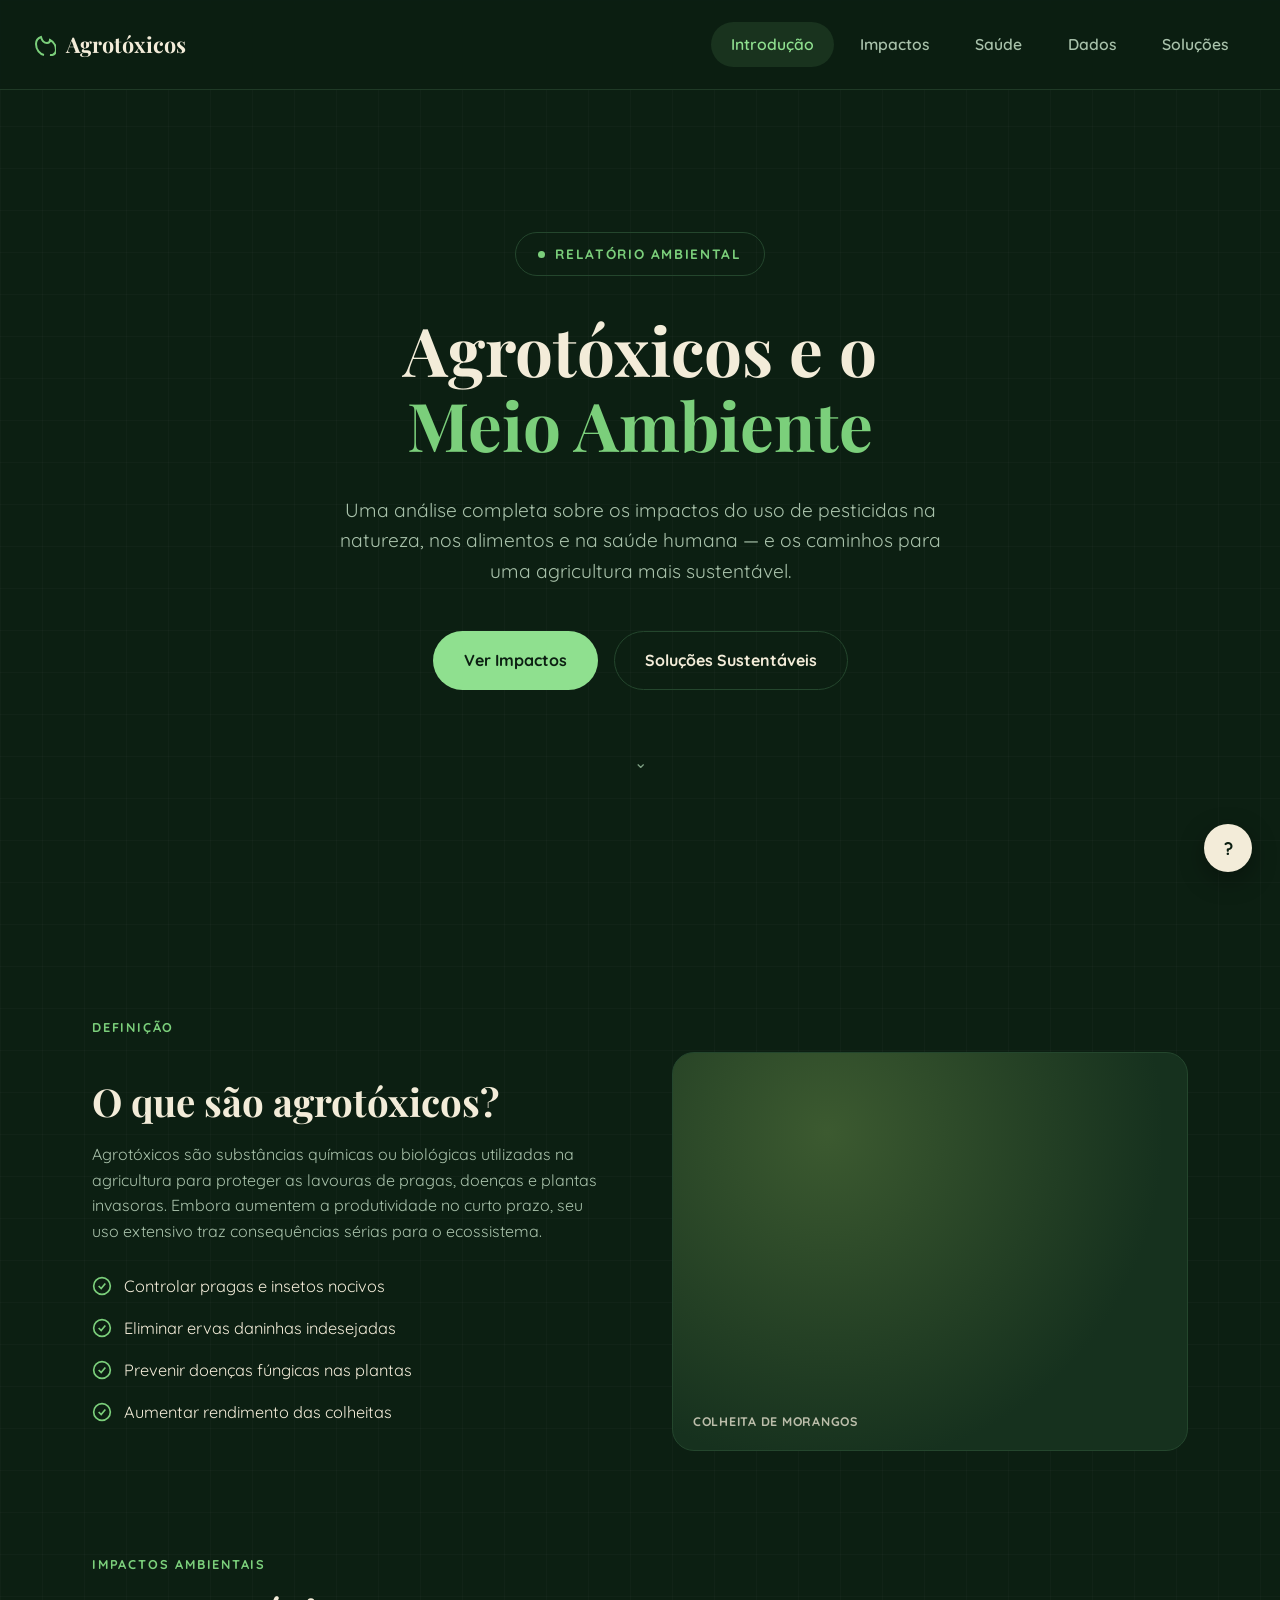
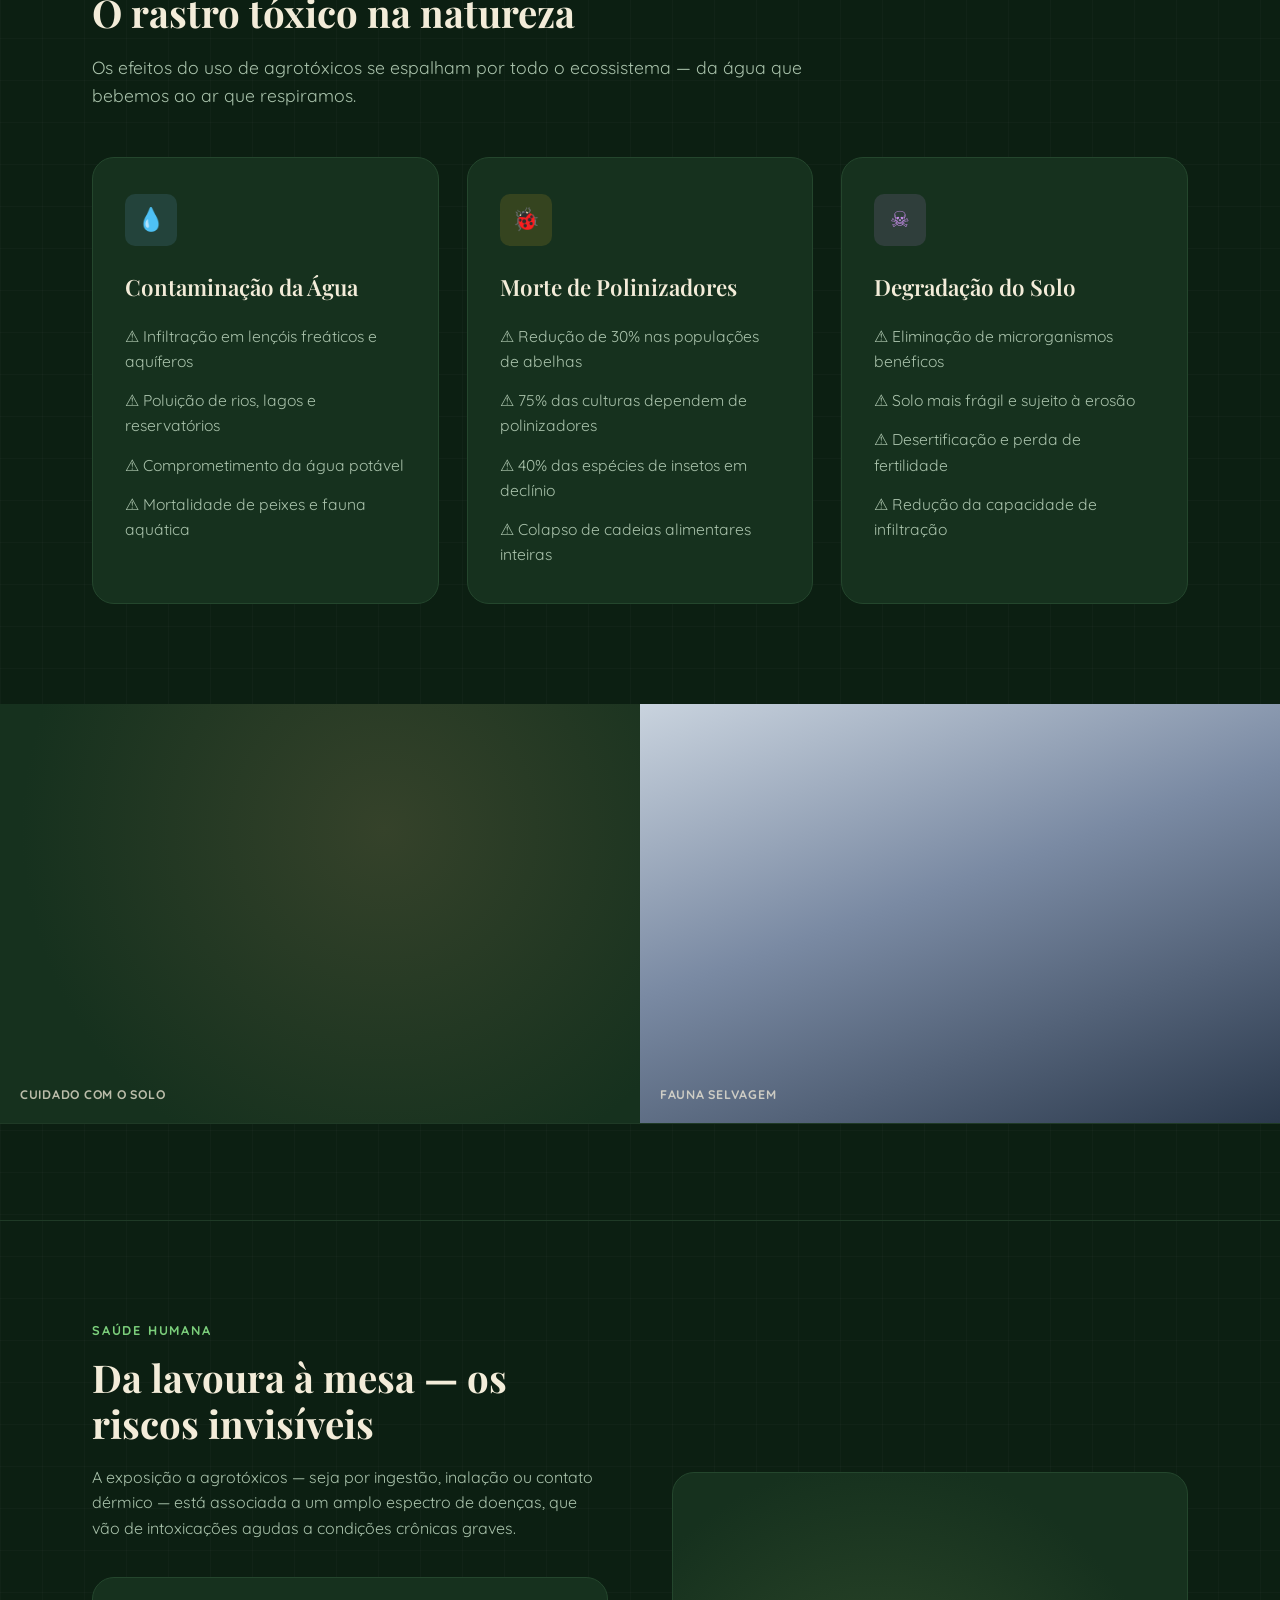
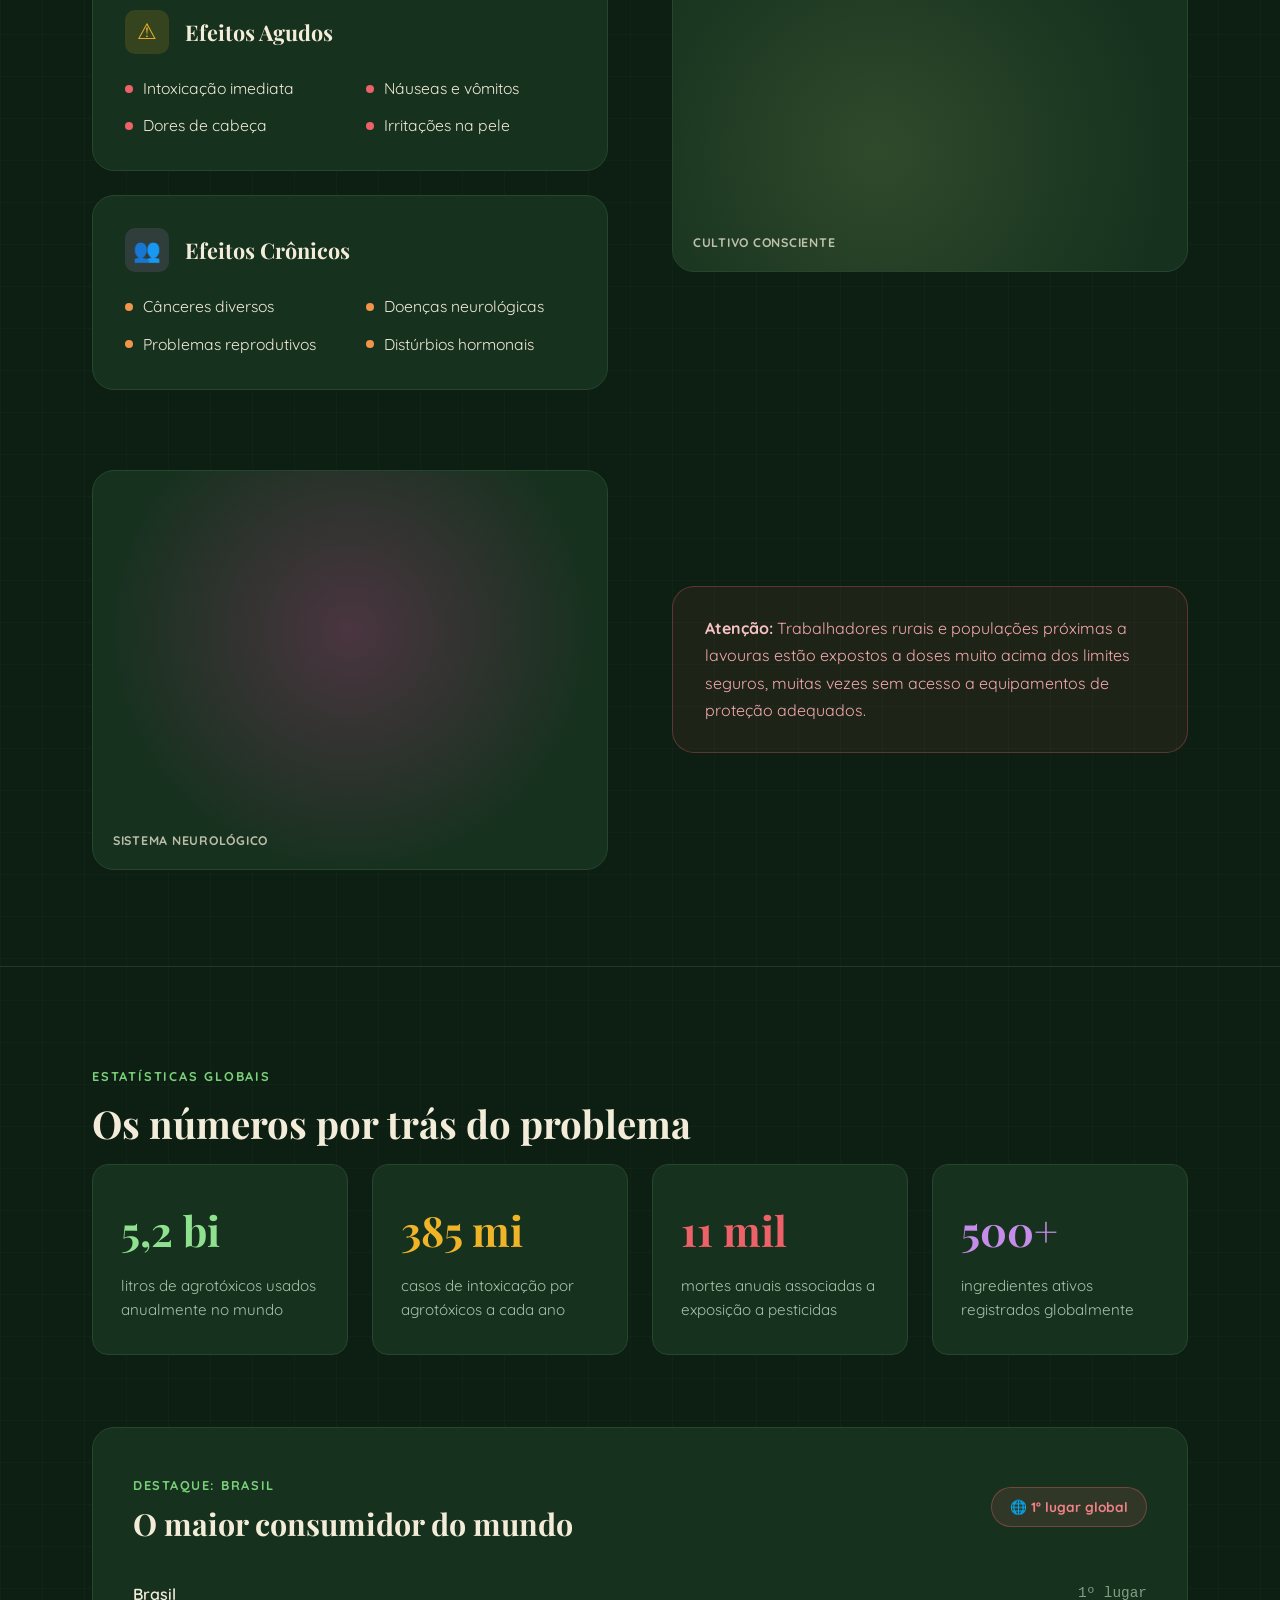
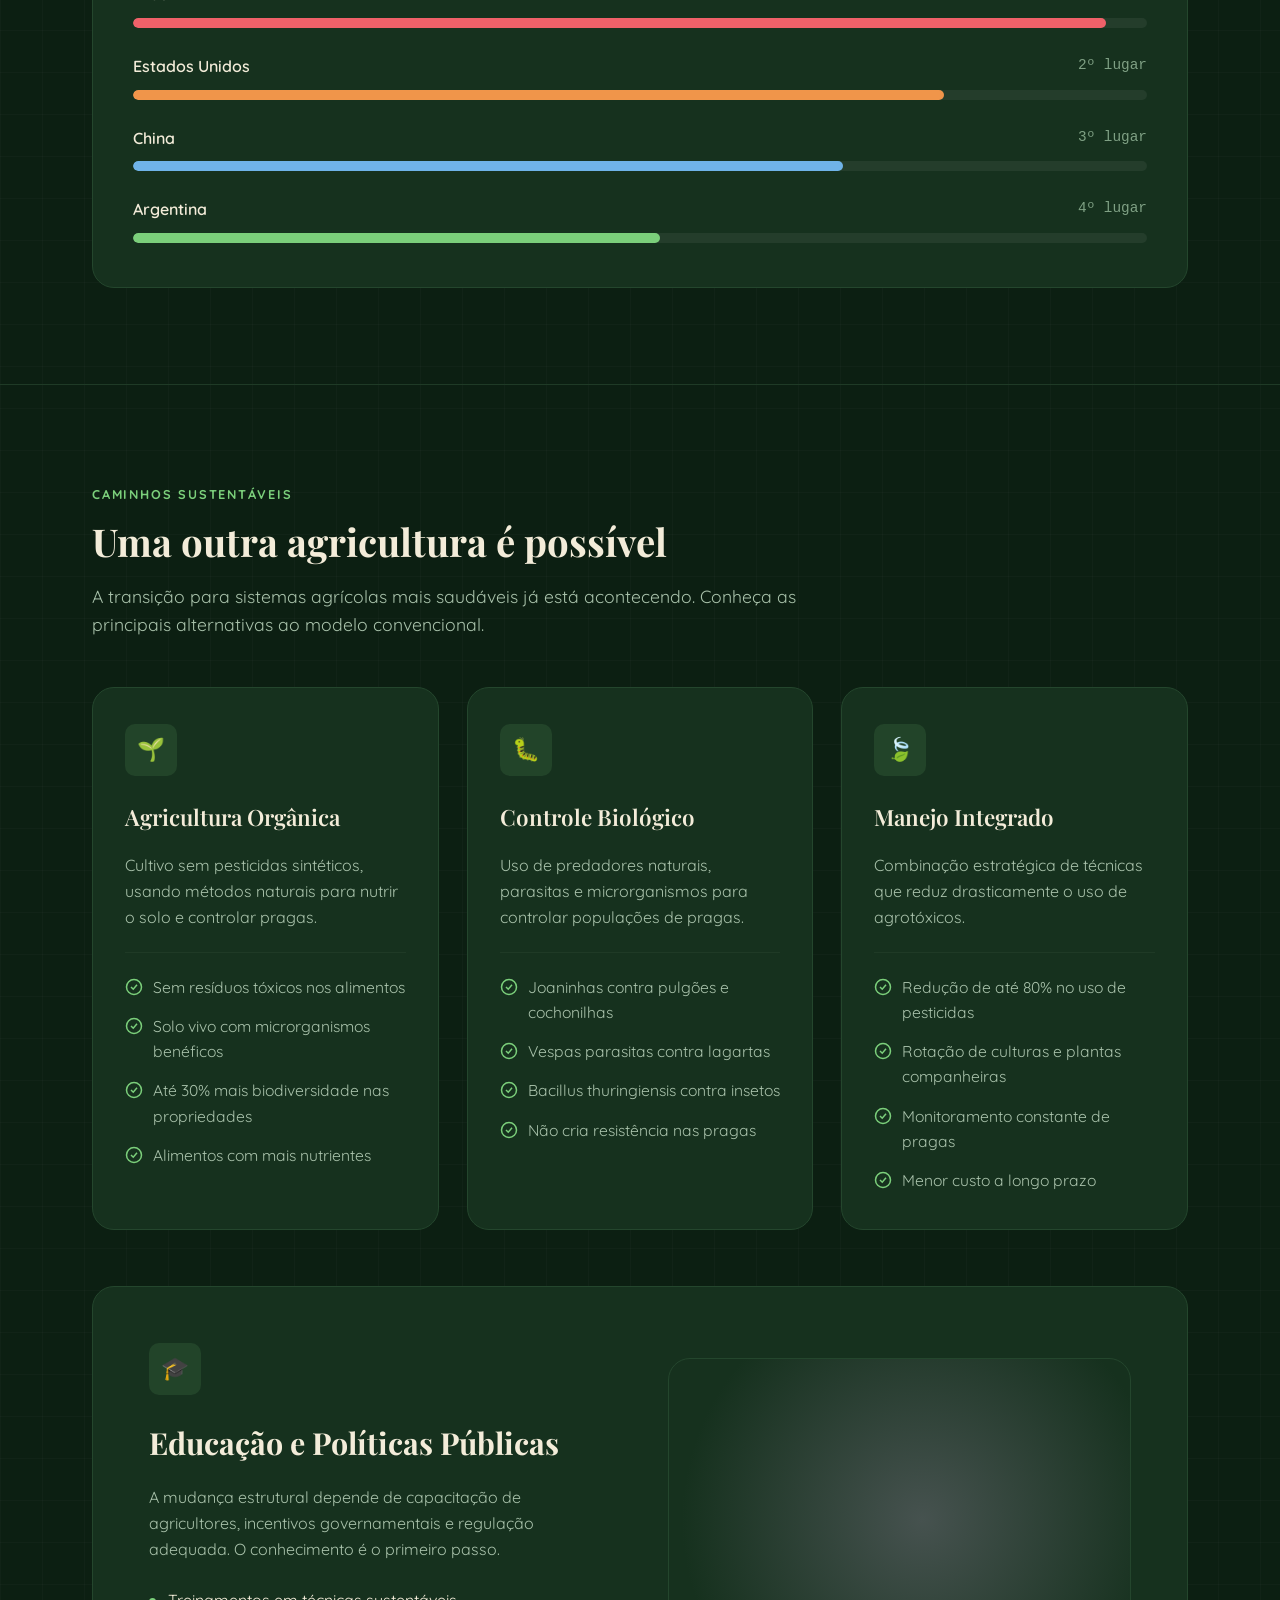
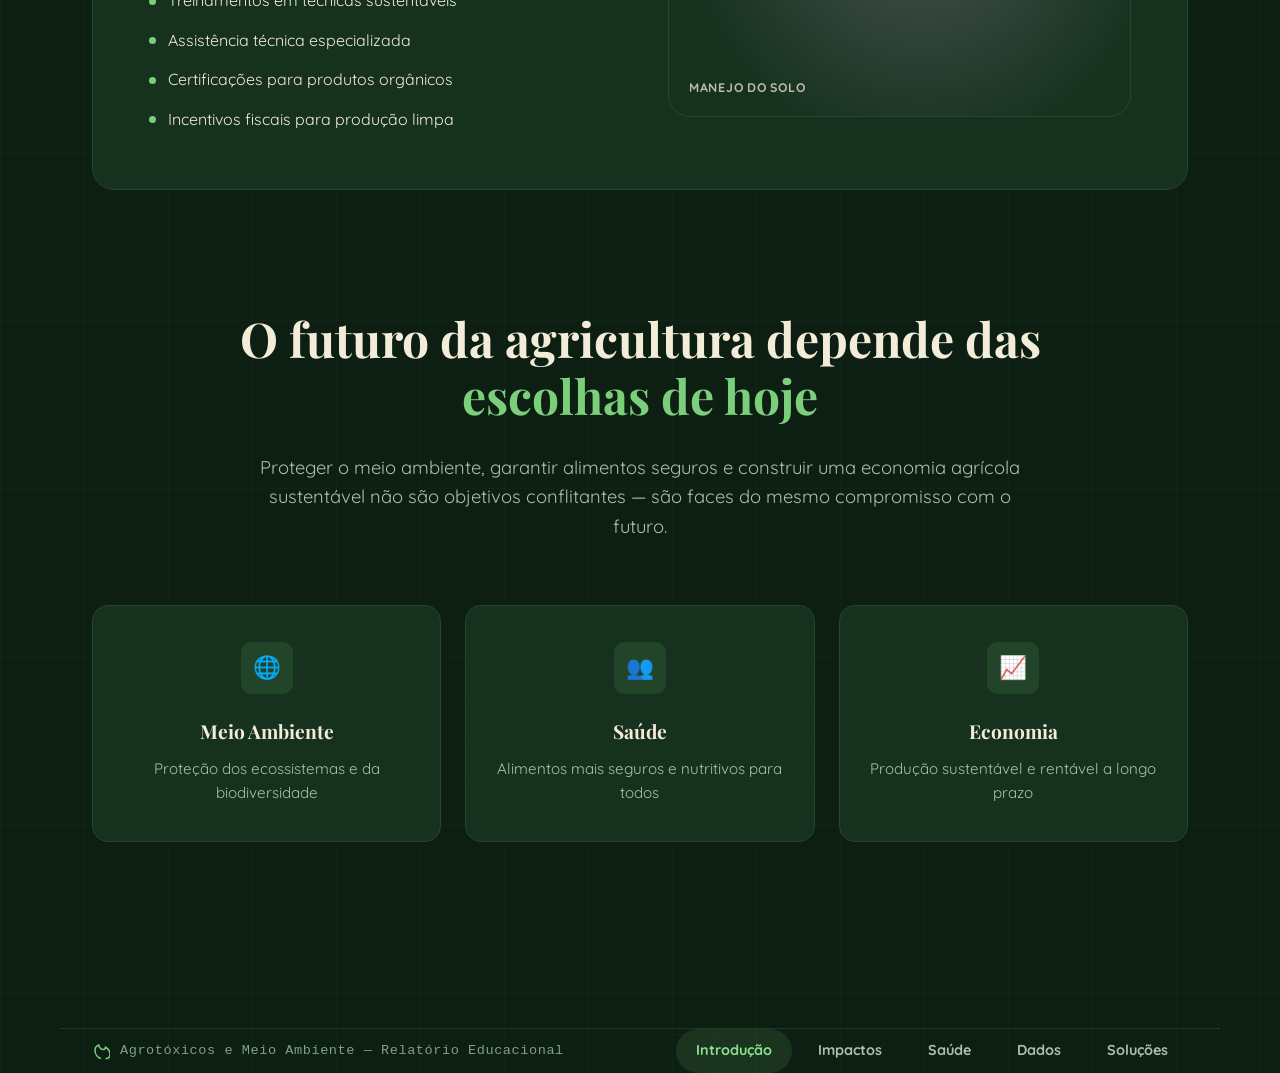
==== agrinho.html @ 27eb23a4 "nlkvnwn" ====
<!DOCTYPE html>
<html lang="pt-BR">
<head>
<meta charset="UTF-8">
<meta name="viewport" content="width=device-width, initial-scale=1.0">
<title>Agrotóxicos e o Meio Ambiente</title>
<link rel="stylesheet" href="style.css">
</head>
<body>

<nav class="navbar">
  <a href="#introducao" class="logo">
    <svg width="24" height="24" viewBox="0 0 24 24" fill="none" stroke="currentColor" stroke-width="2" style="color:#7bcf7b">
      <path d="M12 22c-4-1-8-5-8-11 0-3 2-6 5-7 1 4 3 6 6 6 2 0 3-1 3-3 4 2 6 6 6 10 0 6-6 5-6 5" />
    </svg>
    Agrotóxicos
  </a>
  <ul class="nav-links">
    <li><a href="#introducao">Introdução</a></li>
    <li><a href="#impactos">Impactos</a></li>
    <li><a href="#saude">Saúde</a></li>
    <li><a href="#dados">Dados</a></li>
    <li><a href="#solucoes">Soluções</a></li>
  </ul>
</nav>

<!-- ===================== INTRODUÇÃO ===================== -->
<section id="introducao" class="hero">
  <div class="container">
    <span class="badge-pill">Relatório Ambiental</span>
    <h1 class="hero-title">Agrotóxicos e o <br><span class="accent">Meio Ambiente</span></h1>
    <p class="hero-subtitle">Uma análise completa sobre os impactos do uso de pesticidas na natureza, nos alimentos e na saúde humana — e os caminhos para uma agricultura mais sustentável.</p>
    <div class="hero-actions">
      <a href="#impactos" class="btn btn-primary">Ver Impactos</a>
      <a href="#solucoes" class="btn btn-outline">Soluções Sustentáveis</a>
    </div>
    <div class="scroll-hint">⌄</div>
  </div>
</section>

<!-- ===================== IMPACTOS ===================== -->
<section id="impactos">
  <div class="container">
    <span class="eyebrow">Definição</span>
    <div class="split">
      <div>
        <h2 class="section-title">O que são agrotóxicos?</h2>
        <p>Agrotóxicos são substâncias químicas ou biológicas utilizadas na agricultura para proteger as lavouras de pragas, doenças e plantas invasoras. Embora aumentem a produtividade no curto prazo, seu uso extensivo traz consequências sérias para o ecossistema.</p>
        <ul class="checklist">
          <li>
            <svg width="20" height="20" viewBox="0 0 24 24" fill="none" stroke="currentColor" stroke-width="2"><circle cx="12" cy="12" r="10"/><path d="M8 12l3 3 5-6"/></svg>
            Controlar pragas e insetos nocivos
          </li>
          <li>
            <svg width="20" height="20" viewBox="0 0 24 24" fill="none" stroke="currentColor" stroke-width="2"><circle cx="12" cy="12" r="10"/><path d="M8 12l3 3 5-6"/></svg>
            Eliminar ervas daninhas indesejadas
          </li>
          <li>
            <svg width="20" height="20" viewBox="0 0 24 24" fill="none" stroke="currentColor" stroke-width="2"><circle cx="12" cy="12" r="10"/><path d="M8 12l3 3 5-6"/></svg>
            Prevenir doenças fúngicas nas plantas
          </li>
          <li>
            <svg width="20" height="20" viewBox="0 0 24 24" fill="none" stroke="currentColor" stroke-width="2"><circle cx="12" cy="12" r="10"/><path d="M8 12l3 3 5-6"/></svg>
            Aumentar rendimento das colheitas
          </li>
        </ul>
      </div>
      <div class="media-box media-strawberries" data-caption="Colheita de morangos"></div>
    </div>
  </div>

  <div class="container" style="margin-top:100px;">
    <span class="eyebrow">Impactos Ambientais</span>
    <h2 class="section-title">O rastro tóxico na natureza</h2>
    <p class="section-lead">Os efeitos do uso de agrotóxicos se espalham por todo o ecossistema — da água que bebemos ao ar que respiramos.</p>

    <div class="cards-grid">
      <div class="card">
        <div class="card-icon icon-blue">💧</div>
        <h3>Contaminação da Água</h3>
        <ul class="warn-list">
          <li>⚠ Infiltração em lençóis freáticos e aquíferos</li>
          <li>⚠ Poluição de rios, lagos e reservatórios</li>
          <li>⚠ Comprometimento da água potável</li>
          <li>⚠ Mortalidade de peixes e fauna aquática</li>
        </ul>
      </div>
      <div class="card">
        <div class="card-icon icon-yellow">🐞</div>
        <h3>Morte de Polinizadores</h3>
        <ul class="warn-list">
          <li>⚠ Redução de 30% nas populações de abelhas</li>
          <li>⚠ 75% das culturas dependem de polinizadores</li>
          <li>⚠ 40% das espécies de insetos em declínio</li>
          <li>⚠ Colapso de cadeias alimentares inteiras</li>
        </ul>
      </div>
      <div class="card">
        <div class="card-icon icon-purple">☠</div>
        <h3>Degradação do Solo</h3>
        <ul class="warn-list">
          <li>⚠ Eliminação de microrganismos benéficos</li>
          <li>⚠ Solo mais frágil e sujeito à erosão</li>
          <li>⚠ Desertificação e perda de fertilidade</li>
          <li>⚠ Redução da capacidade de infiltração</li>
        </ul>
      </div>
    </div>
  </div>

  <div class="duo-media" style="margin-top:100px;">
    <div class="media-box media-hands-soil" data-caption="Cuidado com o solo"></div>
    <div class="media-box media-fox" data-caption="Fauna selvagem"></div>
  </div>
</section>

<!-- ===================== SAÚDE ===================== -->
<section id="saude">
  <div class="container">
    <span class="eyebrow">Saúde Humana</span>
    <div class="split split-reverse">
      <div>
        <div class="media-box media-hands-plant" data-caption="Cultivo consciente"></div>
      </div>
      <div>
        <h2 class="section-title">Da lavoura à mesa — os riscos invisíveis</h2>
        <p style="margin-bottom:36px;">A exposição a agrotóxicos — seja por ingestão, inalação ou contato dérmico — está associada a um amplo espectro de doenças, que vão de intoxicações agudas a condições crônicas graves.</p>

        <div class="effects-stack">
          <div class="effect-box">
            <div class="effect-header">
              <div class="card-icon icon-yellow" style="width:44px;height:44px;">⚠</div>
              <h3>Efeitos Agudos</h3>
            </div>
            <div class="effect-cols">
              <span>Intoxicação imediata</span>
              <span>Náuseas e vômitos</span>
              <span>Dores de cabeça</span>
              <span>Irritações na pele</span>
            </div>
          </div>

          <div class="effect-box chronic">
            <div class="effect-header">
              <div class="card-icon icon-purple" style="width:44px;height:44px;">👥</div>
              <h3>Efeitos Crônicos</h3>
            </div>
            <div class="effect-cols">
              <span>Cânceres diversos</span>
              <span>Doenças neurológicas</span>
              <span>Problemas reprodutivos</span>
              <span>Distúrbios hormonais</span>
            </div>
          </div>
        </div>
      </div>
    </div>
  </div>

  <div class="container" style="margin-top:80px;">
    <div class="split">
      <div class="media-box media-brain" data-caption="Sistema neurológico"></div>
      <div class="alert-box">
        <strong>Atenção:</strong> Trabalhadores rurais e populações próximas a lavouras estão expostos a doses muito acima dos limites seguros, muitas vezes sem acesso a equipamentos de proteção adequados.
      </div>
    </div>
  </div>
</section>

<!-- ===================== DADOS ===================== -->
<section id="dados">
  <div class="container">
    <span class="eyebrow">Estatísticas Globais</span>
    <h2 class="section-title">Os números por trás do problema</h2>

    <div class="stat-grid">
      <div class="stat-card">
        <div class="stat-number stat-green">5,2 bi</div>
        <p>litros de agrotóxicos usados anualmente no mundo</p>
      </div>
      <div class="stat-card">
        <div class="stat-number stat-yellow">385 mi</div>
        <p>casos de intoxicação por agrotóxicos a cada ano</p>
      </div>
      <div class="stat-card">
        <div class="stat-number stat-red">11 mil</div>
        <p>mortes anuais associadas a exposição a pesticidas</p>
      </div>
      <div class="stat-card">
        <div class="stat-number stat-purple">500+</div>
        <p>ingredientes ativos registrados globalmente</p>
      </div>
    </div>

    <div class="ranking-panel">
      <div class="ranking-header">
        <div>
          <span class="ranking-tag">Destaque: Brasil</span>
          <h3 class="section-title" style="font-size:1.9rem;margin-top:8px;margin-bottom:0;">O maior consumidor do mundo</h3>
        </div>
        <span class="global-pill">🌐 1º lugar global</span>
      </div>

      <div class="rank-row">
        <div class="rank-label"><span>Brasil</span><span>1º lugar</span></div>
        <div class="rank-track"><div class="rank-fill fill-1" style="width:96%;"></div></div>
      </div>
      <div class="rank-row">
        <div class="rank-label"><span>Estados Unidos</span><span>2º lugar</span></div>
        <div class="rank-track"><div class="rank-fill fill-2" style="width:80%;"></div></div>
      </div>
      <div class="rank-row">
        <div class="rank-label"><span>China</span><span>3º lugar</span></div>
        <div class="rank-track"><div class="rank-fill fill-3" style="width:70%;"></div></div>
      </div>
      <div class="rank-row" style="margin-bottom:0;">
        <div class="rank-label"><span>Argentina</span><span>4º lugar</span></div>
        <div class="rank-track"><div class="rank-fill fill-4" style="width:52%;"></div></div>
      </div>
    </div>
  </div>
</section>

<!-- ===================== SOLUÇÕES ===================== -->
<section id="solucoes">
  <div class="container">
    <span class="eyebrow">Caminhos Sustentáveis</span>
    <h2 class="section-title">Uma outra agricultura é possível</h2>
    <p class="section-lead">A transição para sistemas agrícolas mais saudáveis já está acontecendo. Conheça as principais alternativas ao modelo convencional.</p>

    <div class="cards-grid">
      <div class="card">
        <div class="card-icon icon-green">🌱</div>
        <h3>Agricultura Orgânica</h3>
        <p>Cultivo sem pesticidas sintéticos, usando métodos naturais para nutrir o solo e controlar pragas.</p>
        <hr>
        <ul class="check-list">
          <li><svg width="18" height="18" viewBox="0 0 24 24" fill="none" stroke="currentColor" stroke-width="2"><circle cx="12" cy="12" r="10"/><path d="M8 12l3 3 5-6"/></svg>Sem resíduos tóxicos nos alimentos</li>
          <li><svg width="18" height="18" viewBox="0 0 24 24" fill="none" stroke="currentColor" stroke-width="2"><circle cx="12" cy="12" r="10"/><path d="M8 12l3 3 5-6"/></svg>Solo vivo com microrganismos benéficos</li>
          <li><svg width="18" height="18" viewBox="0 0 24 24" fill="none" stroke="currentColor" stroke-width="2"><circle cx="12" cy="12" r="10"/><path d="M8 12l3 3 5-6"/></svg>Até 30% mais biodiversidade nas propriedades</li>
          <li><svg width="18" height="18" viewBox="0 0 24 24" fill="none" stroke="currentColor" stroke-width="2"><circle cx="12" cy="12" r="10"/><path d="M8 12l3 3 5-6"/></svg>Alimentos com mais nutrientes</li>
        </ul>
      </div>

      <div class="card">
        <div class="card-icon icon-green">🐛</div>
        <h3>Controle Biológico</h3>
        <p>Uso de predadores naturais, parasitas e microrganismos para controlar populações de pragas.</p>
        <hr>
        <ul class="check-list">
          <li><svg width="18" height="18" viewBox="0 0 24 24" fill="none" stroke="currentColor" stroke-width="2"><circle cx="12" cy="12" r="10"/><path d="M8 12l3 3 5-6"/></svg>Joaninhas contra pulgões e cochonilhas</li>
          <li><svg width="18" height="18" viewBox="0 0 24 24" fill="none" stroke="currentColor" stroke-width="2"><circle cx="12" cy="12" r="10"/><path d="M8 12l3 3 5-6"/></svg>Vespas parasitas contra lagartas</li>
          <li><svg width="18" height="18" viewBox="0 0 24 24" fill="none" stroke="currentColor" stroke-width="2"><circle cx="12" cy="12" r="10"/><path d="M8 12l3 3 5-6"/></svg>Bacillus thuringiensis contra insetos</li>
          <li><svg width="18" height="18" viewBox="0 0 24 24" fill="none" stroke="currentColor" stroke-width="2"><circle cx="12" cy="12" r="10"/><path d="M8 12l3 3 5-6"/></svg>Não cria resistência nas pragas</li>
        </ul>
      </div>

      <div class="card">
        <div class="card-icon icon-green">🍃</div>
        <h3>Manejo Integrado</h3>
        <p>Combinação estratégica de técnicas que reduz drasticamente o uso de agrotóxicos.</p>
        <hr>
        <ul class="check-list">
          <li><svg width="18" height="18" viewBox="0 0 24 24" fill="none" stroke="currentColor" stroke-width="2"><circle cx="12" cy="12" r="10"/><path d="M8 12l3 3 5-6"/></svg>Redução de até 80% no uso de pesticidas</li>
          <li><svg width="18" height="18" viewBox="0 0 24 24" fill="none" stroke="currentColor" stroke-width="2"><circle cx="12" cy="12" r="10"/><path d="M8 12l3 3 5-6"/></svg>Rotação de culturas e plantas companheiras</li>
          <li><svg width="18" height="18" viewBox="0 0 24 24" fill="none" stroke="currentColor" stroke-width="2"><circle cx="12" cy="12" r="10"/><path d="M8 12l3 3 5-6"/></svg>Monitoramento constante de pragas</li>
          <li><svg width="18" height="18" viewBox="0 0 24 24" fill="none" stroke="currentColor" stroke-width="2"><circle cx="12" cy="12" r="10"/><path d="M8 12l3 3 5-6"/></svg>Menor custo a longo prazo</li>
        </ul>
      </div>
    </div>

    <div class="edu-panel">
      <div>
        <div class="card-icon icon-green">🎓</div>
        <h3>Educação e Políticas Públicas</h3>
        <p>A mudança estrutural depende de capacitação de agricultores, incentivos governamentais e regulação adequada. O conhecimento é o primeiro passo.</p>
        <ul class="plain-list">
          <li>Treinamentos em técnicas sustentáveis</li>
          <li>Assistência técnica especializada</li>
          <li>Certificações para produtos orgânicos</li>
          <li>Incentivos fiscais para produção limpa</li>
        </ul>
      </div>
      <div class="media-box media-soil-tools" data-caption="Manejo do solo"></div>
    </div>
  </div>

  <div class="container closing">
    <h2 class="closing-title">O futuro da agricultura depende das <span class="accent" style="color:var(--green);">escolhas de hoje</span></h2>
    <p class="closing-lead">Proteger o meio ambiente, garantir alimentos seguros e construir uma economia agrícola sustentável não são objetivos conflitantes — são faces do mesmo compromisso com o futuro.</p>

    <div class="pillars">
      <div class="pillar">
        <div class="card-icon icon-green">🌐</div>
        <h4>Meio Ambiente</h4>
        <p>Proteção dos ecossistemas e da biodiversidade</p>
      </div>
      <div class="pillar">
        <div class="card-icon icon-green">👥</div>
        <h4>Saúde</h4>
        <p>Alimentos mais seguros e nutritivos para todos</p>
      </div>
      <div class="pillar">
        <div class="card-icon icon-green">📈</div>
        <h4>Economia</h4>
        <p>Produção sustentável e rentável a longo prazo</p>
      </div>
    </div>
  </div>
</section>

<footer class="container">
  <div class="footer-tag">
    <svg width="18" height="18" viewBox="0 0 24 24" fill="none" stroke="currentColor" stroke-width="2" style="color:#7bcf7b"><path d="M12 22c-4-1-8-5-8-11 0-3 2-6 5-7 1 4 3 6 6 6 2 0 3-1 3-3 4 2 6 6 6 10 0 6-6 5-6 5" /></svg>
    Agrotóxicos e Meio Ambiente — Relatório Educacional
  </div>
  <ul class="nav-links">
    <li><a href="#introducao">Introdução</a></li>
    <li><a href="#impactos">Impactos</a></li>
    <li><a href="#saude">Saúde</a></li>
    <li><a href="#dados">Dados</a></li>
    <li><a href="#solucoes">Soluções</a></li>
  </ul>
</footer>

<a href="#" class="help-btn">?</a>

<script>
  // Realça o link do menu correspondente à seção visível
  const sections = document.querySelectorAll('section[id]');
  const navLinks = document.querySelectorAll('.nav-links a');

  const setActive = () => {
    let current = sections[0].id;
    sections.forEach(sec => {
      const rect = sec.getBoundingClientRect();
      if (rect.top <= 120) current = sec.id;
    });
    navLinks.forEach(link => {
      link.classList.toggle('active', link.getAttribute('href') === '#' + current);
    });
  };

  window.addEventListener('scroll', setActive);
  setActive();
</script>

</body>
</html>
---- style.css ----
/* =========================================================
   Agrotóxicos e o Meio Ambiente — Relatório Educacional
   ========================================================= */

@import url('https://fonts.googleapis.com/css2?family=Playfair+Display:ital,wght@0,500;0,600;0,700;0,800;1,600&family=Quicksand:wght@400;500;600;700&display=swap');

:root {
  --bg: #0c1f12;
  --bg-alt: #0f2416;
  --card: #16311e;
  --card-border: #24462d;
  --line: #1f3a26;

  --text-cream: #f3ecd9;
  --text-muted: #a9c2ab;
  --text-dim: #7fa084;

  --green: #7bcf7b;
  --green-strong: #8fe08f;
  --green-soft: rgba(123, 207, 123, 0.12);

  --blue: #6fb3e8;
  --yellow: #f0b429;
  --purple: #c58ce8;
  --red: #ef6169;
  --orange: #f0954a;

  --radius-lg: 22px;
  --radius-md: 16px;
  --radius-sm: 10px;
  --radius-pill: 999px;

  --font-display: 'Playfair Display', 'Georgia', serif;
  --font-body: 'Quicksand', 'Segoe UI', sans-serif;

  --container: 1160px;
}

* { box-sizing: border-box; }

html { scroll-behavior: smooth; }

body {
  margin: 0;
  background: var(--bg);
  background-image:
    linear-gradient(rgba(255,255,255,0.02) 1px, transparent 1px),
    linear-gradient(90deg, rgba(255,255,255,0.02) 1px, transparent 1px);
  background-size: 42px 42px;
  color: var(--text-muted);
  font-family: var(--font-body);
  line-height: 1.6;
  -webkit-font-smoothing: antialiased;
}

img { max-width: 100%; display: block; }

a { color: inherit; text-decoration: none; }

.container {
  max-width: var(--container);
  margin: 0 auto;
  padding: 0 32px;
}

/* ---------- Navbar ---------- */

.navbar {
  position: sticky;
  top: 0;
  z-index: 100;
  display: flex;
  align-items: center;
  justify-content: space-between;
  padding: 22px 32px;
  background: rgba(12, 31, 18, 0.9);
  backdrop-filter: blur(10px);
  border-bottom: 1px solid var(--line);
}

.logo {
  display: flex;
  align-items: center;
  gap: 10px;
  font-family: var(--font-display);
  font-weight: 700;
  font-size: 1.35rem;
  color: var(--text-cream);
}

.logo svg { flex-shrink: 0; }

.nav-links {
  display: flex;
  align-items: center;
  gap: 6px;
  list-style: none;
  margin: 0;
  padding: 0;
}

.nav-links a {
  display: inline-block;
  padding: 10px 20px;
  border-radius: var(--radius-pill);
  font-size: 0.98rem;
  font-weight: 600;
  color: var(--text-muted);
  transition: background 0.2s ease, color 0.2s ease;
}

.nav-links a:hover { color: var(--text-cream); }

.nav-links a.active {
  background: var(--green-soft);
  color: var(--green-strong);
}

.nav-toggle { display: none; }

/* ---------- Sections shared ---------- */

section { padding: 96px 0; border-bottom: 1px solid var(--line); }

section:last-of-type { border-bottom: none; }

.eyebrow {
  display: inline-block;
  font-family: var(--font-body);
  font-size: 0.8rem;
  font-weight: 700;
  letter-spacing: 0.14em;
  text-transform: uppercase;
  color: var(--green);
  margin-bottom: 14px;
}

h1, h2, h3 { font-family: var(--font-display); color: var(--text-cream); margin: 0; }

.section-title {
  font-size: 2.4rem;
  font-weight: 700;
  margin-bottom: 18px;
  line-height: 1.2;
}

.section-lead {
  max-width: 720px;
  font-size: 1.1rem;
  color: var(--text-muted);
  margin-bottom: 48px;
}

/* ---------- Hero / Introdução ---------- */

.hero {
  min-height: 92vh;
  display: flex;
  align-items: center;
  justify-content: center;
  text-align: center;
  border-bottom: none;
}

.badge-pill {
  display: inline-flex;
  align-items: center;
  gap: 10px;
  padding: 10px 22px;
  border: 1px solid var(--card-border);
  border-radius: var(--radius-pill);
  font-size: 0.85rem;
  font-weight: 700;
  letter-spacing: 0.12em;
  text-transform: uppercase;
  color: var(--green);
  margin-bottom: 36px;
}

.badge-pill::before {
  content: '';
  width: 7px;
  height: 7px;
  border-radius: 50%;
  background: var(--green);
}

.hero-title {
  font-size: 4.2rem;
  font-weight: 700;
  line-height: 1.12;
  max-width: 900px;
  margin: 0 auto 32px;
}

.hero-title .accent { color: var(--green); }

.hero-subtitle {
  max-width: 640px;
  margin: 0 auto 44px;
  font-size: 1.2rem;
  color: var(--text-muted);
}

.hero-actions {
  display: flex;
  gap: 16px;
  justify-content: center;
  flex-wrap: wrap;
  margin-bottom: 60px;
}

.btn {
  padding: 16px 30px;
  border-radius: var(--radius-pill);
  font-family: var(--font-body);
  font-weight: 700;
  font-size: 1rem;
  cursor: pointer;
  border: 1px solid transparent;
  transition: transform 0.15s ease, background 0.2s ease;
}

.btn:hover { transform: translateY(-2px); }

.btn-primary { background: var(--green-strong); color: #0c1f12; }
.btn-primary:hover { background: var(--green); }

.btn-outline {
  background: transparent;
  border-color: var(--card-border);
  color: var(--text-cream);
}
.btn-outline:hover { border-color: var(--green); color: var(--green-strong); }

.scroll-hint {
  color: var(--text-dim);
  animation: bounce 2s infinite;
}

@keyframes bounce {
  0%, 100% { transform: translateY(0); }
  50% { transform: translateY(8px); }
}

/* ---------- Two-column layout (definição / saúde intro) ---------- */

.split {
  display: grid;
  grid-template-columns: 1fr 1fr;
  gap: 64px;
  align-items: center;
}

.split-reverse { direction: rtl; }
.split-reverse > * { direction: ltr; }

.checklist { list-style: none; margin: 28px 0 0; padding: 0; display: grid; gap: 16px; }

.checklist li { display: flex; align-items: center; gap: 12px; color: var(--text-cream); font-size: 1.02rem; }

.checklist svg { flex-shrink: 0; color: var(--green); }

.media-box {
  border-radius: var(--radius-lg);
  aspect-ratio: 4 / 3.1;
  position: relative;
  overflow: hidden;
  border: 1px solid var(--card-border);
}

.media-box::after {
  content: attr(data-caption);
  position: absolute;
  left: 20px;
  bottom: 18px;
  font-family: var(--font-body);
  font-size: 0.78rem;
  font-weight: 700;
  letter-spacing: 0.06em;
  text-transform: uppercase;
  color: rgba(243, 236, 217, 0.75);
}

.media-strawberries { background: radial-gradient(circle at 30% 20%, #3c5a30, #16311e 70%); }
.media-hands-soil { background: radial-gradient(circle at 60% 30%, #35422a, #16311e 75%); }
.media-fox { background: linear-gradient(160deg, #c9d3de 0%, #7a8aa3 45%, #2c3a4d 100%); }
.media-hands-plant { background: radial-gradient(circle at 40% 70%, #2f4a2b, #16311e 70%); }
.media-brain { background: radial-gradient(circle at 50% 40%, #4a3540, #16311e 70%); }
.media-soil-tools { background: radial-gradient(circle at 55% 45%, #46524f, #16311e 75%); }

.duo-media {
  display: grid;
  grid-template-columns: 1fr 1fr;
  gap: 0;
  margin-bottom: 0;
}
.duo-media .media-box { border-radius: 0; aspect-ratio: auto; height: 420px; border: none; border-bottom: 1px solid var(--line); }

/* ---------- Cards grid ---------- */

.cards-grid {
  display: grid;
  grid-template-columns: repeat(3, 1fr);
  gap: 28px;
  margin-top: 48px;
}

.card {
  background: var(--card);
  border: 1px solid var(--card-border);
  border-radius: var(--radius-lg);
  padding: 36px 32px;
}

.card-icon {
  width: 52px;
  height: 52px;
  border-radius: var(--radius-sm);
  display: flex;
  align-items: center;
  justify-content: center;
  font-size: 1.4rem;
  margin-bottom: 24px;
}

.icon-blue { background: rgba(111,179,232,0.14); color: var(--blue); }
.icon-yellow { background: rgba(240,180,41,0.14); color: var(--yellow); }
.icon-purple { background: rgba(197,140,232,0.14); color: var(--purple); }
.icon-green { background: var(--green-soft); color: var(--green); }

.card h3 { font-size: 1.4rem; font-weight: 600; margin-bottom: 18px; }

.card p { color: var(--text-muted); margin-bottom: 20px; }

.warn-list, .plain-list { list-style: none; margin: 0; padding: 0; display: grid; gap: 14px; }

.warn-list li { display: flex; gap: 10px; color: var(--text-muted); font-size: 0.98rem; }
.warn-list li svg { flex-shrink: 0; margin-top: 3px; color: var(--yellow); }

.card hr { border: none; border-top: 1px solid var(--line); margin: 22px 0; }

.check-list { list-style: none; margin: 0; padding: 0; display: grid; gap: 14px; }
.check-list li { display: flex; gap: 10px; color: var(--text-muted); font-size: 0.98rem; }
.check-list li svg { flex-shrink: 0; margin-top: 3px; color: var(--green); }

/* ---------- Saúde effect boxes ---------- */

.effects-stack { display: grid; gap: 24px; }

.effect-box {
  background: var(--card);
  border: 1px solid var(--card-border);
  border-radius: var(--radius-lg);
  padding: 32px;
}

.effect-header { display: flex; align-items: center; gap: 16px; margin-bottom: 22px; }

.effect-header .card-icon { margin-bottom: 0; }

.effect-header h3 { font-size: 1.35rem; }

.effect-cols { display: grid; grid-template-columns: 1fr 1fr; gap: 12px 32px; }

.effect-cols span { display: flex; align-items: center; gap: 10px; color: var(--text-cream); font-size: 0.98rem; }

.effect-cols span::before {
  content: '';
  width: 8px; height: 8px; border-radius: 50%;
  background: var(--red);
  flex-shrink: 0;
}

.effect-box.chronic .effect-cols span::before { background: var(--orange); }

.alert-box {
  background: rgba(239, 97, 105, 0.08);
  border: 1px solid rgba(239, 97, 105, 0.3);
  border-radius: var(--radius-lg);
  padding: 28px 32px;
  color: #f4a9ad;
  font-size: 1rem;
  line-height: 1.7;
}

.alert-box strong { color: #f7c2c5; }

/* ---------- Dados / Stats ---------- */

.stat-grid {
  display: grid;
  grid-template-columns: repeat(4, 1fr);
  gap: 24px;
  margin-bottom: 72px;
}

.stat-card {
  background: var(--card);
  border: 1px solid var(--card-border);
  border-radius: var(--radius-md);
  padding: 32px 28px;
}

.stat-number {
  font-family: var(--font-display);
  font-weight: 700;
  font-size: 2.6rem;
  margin-bottom: 10px;
}

.stat-green { color: var(--green-strong); }
.stat-yellow { color: var(--yellow); }
.stat-red { color: var(--red); }
.stat-purple { color: var(--purple); }

.stat-card p { margin: 0; color: var(--text-muted); font-size: 0.95rem; }

.ranking-panel {
  background: var(--card);
  border: 1px solid var(--card-border);
  border-radius: var(--radius-lg);
  padding: 44px 40px;
}

.ranking-header {
  display: flex;
  align-items: center;
  justify-content: space-between;
  flex-wrap: wrap;
  gap: 16px;
  margin-bottom: 40px;
}

.ranking-tag {
  font-size: 0.8rem;
  font-weight: 700;
  letter-spacing: 0.12em;
  text-transform: uppercase;
  color: var(--green);
}

.global-pill {
  display: inline-flex;
  align-items: center;
  gap: 8px;
  padding: 8px 18px;
  border-radius: var(--radius-pill);
  background: rgba(239, 97, 105, 0.12);
  border: 1px solid rgba(239, 97, 105, 0.35);
  color: #f18287;
  font-size: 0.85rem;
  font-weight: 700;
}

.rank-row { margin-bottom: 26px; }

.rank-row .rank-label {
  display: flex;
  justify-content: space-between;
  margin-bottom: 10px;
  color: var(--text-cream);
  font-weight: 600;
}

.rank-row .rank-label span:last-child {
  font-family: 'Courier New', monospace;
  color: var(--text-dim);
  font-weight: 400;
  font-size: 0.9rem;
}

.rank-track {
  height: 10px;
  border-radius: var(--radius-pill);
  background: rgba(255,255,255,0.06);
  overflow: hidden;
}

.rank-fill { height: 100%; border-radius: var(--radius-pill); }

.fill-1 { background: var(--red); }
.fill-2 { background: var(--orange); }
.fill-3 { background: var(--blue); }
.fill-4 { background: var(--green); }

/* ---------- Soluções ---------- */

.edu-panel {
  background: var(--card);
  border: 1px solid var(--card-border);
  border-radius: var(--radius-lg);
  padding: 56px;
  display: grid;
  grid-template-columns: 1fr 1fr;
  gap: 56px;
  align-items: center;
  margin-top: 56px;
}

.edu-panel h3 { font-size: 1.9rem; margin: 22px 0 18px; }

.edu-panel .plain-list { margin-top: 26px; }
.edu-panel .plain-list li { color: var(--text-cream); display: flex; align-items: center; gap: 12px; }
.edu-panel .plain-list li::before { content: ''; width: 7px; height: 7px; border-radius: 50%; background: var(--green); flex-shrink: 0; }

/* ---------- Closing / footer CTA ---------- */

.closing {
  text-align: center;
  padding-top: 120px;
}

.closing-title {
  font-size: 3rem;
  max-width: 900px;
  margin: 0 auto 28px;
  line-height: 1.2;
}

.closing-lead {
  max-width: 760px;
  margin: 0 auto 64px;
  font-size: 1.15rem;
}

.pillars {
  display: grid;
  grid-template-columns: repeat(3, 1fr);
  gap: 24px;
  margin-bottom: 90px;
}

.pillar {
  background: var(--card);
  border: 1px solid var(--card-border);
  border-radius: var(--radius-md);
  padding: 36px 28px;
  text-align: center;
}

.pillar .card-icon { margin: 0 auto 22px; }

.pillar h4 { font-family: var(--font-display); color: var(--text-cream); font-size: 1.2rem; margin: 0 0 10px; }
.pillar p { margin: 0; font-size: 0.95rem; }

footer {
  border-top: 1px solid var(--line);
  padding: 32px 0;
  display: flex;
  align-items: center;
  justify-content: space-between;
  flex-wrap: wrap;
  gap: 16px;
}

.footer-tag {
  display: flex;
  align-items: center;
  gap: 10px;
  font-family: 'Courier New', monospace;
  font-size: 0.85rem;
  letter-spacing: 0.04em;
  color: var(--text-dim);
}

footer .nav-links a { font-weight: 700; font-size: 0.9rem; }

/* ---------- Help button ---------- */

.help-btn {
  position: fixed;
  right: 28px;
  bottom: 28px;
  width: 48px;
  height: 48px;
  border-radius: 50%;
  background: var(--text-cream);
  color: var(--bg);
  display: flex;
  align-items: center;
  justify-content: center;
  font-weight: 700;
  font-size: 1.1rem;
  box-shadow: 0 8px 24px rgba(0,0,0,0.35);
  z-index: 200;
}

/* ---------- Responsive ---------- */

@media (max-width: 960px) {
  .split, .duo-media, .cards-grid, .stat-grid, .effect-cols, .pillars, .edu-panel {
    grid-template-columns: 1fr;
  }
  .split-reverse { direction: ltr; }
  .hero-title { font-size: 2.6rem; }
  .section-title { font-size: 1.9rem; }
  .nav-links { display: none; }
}
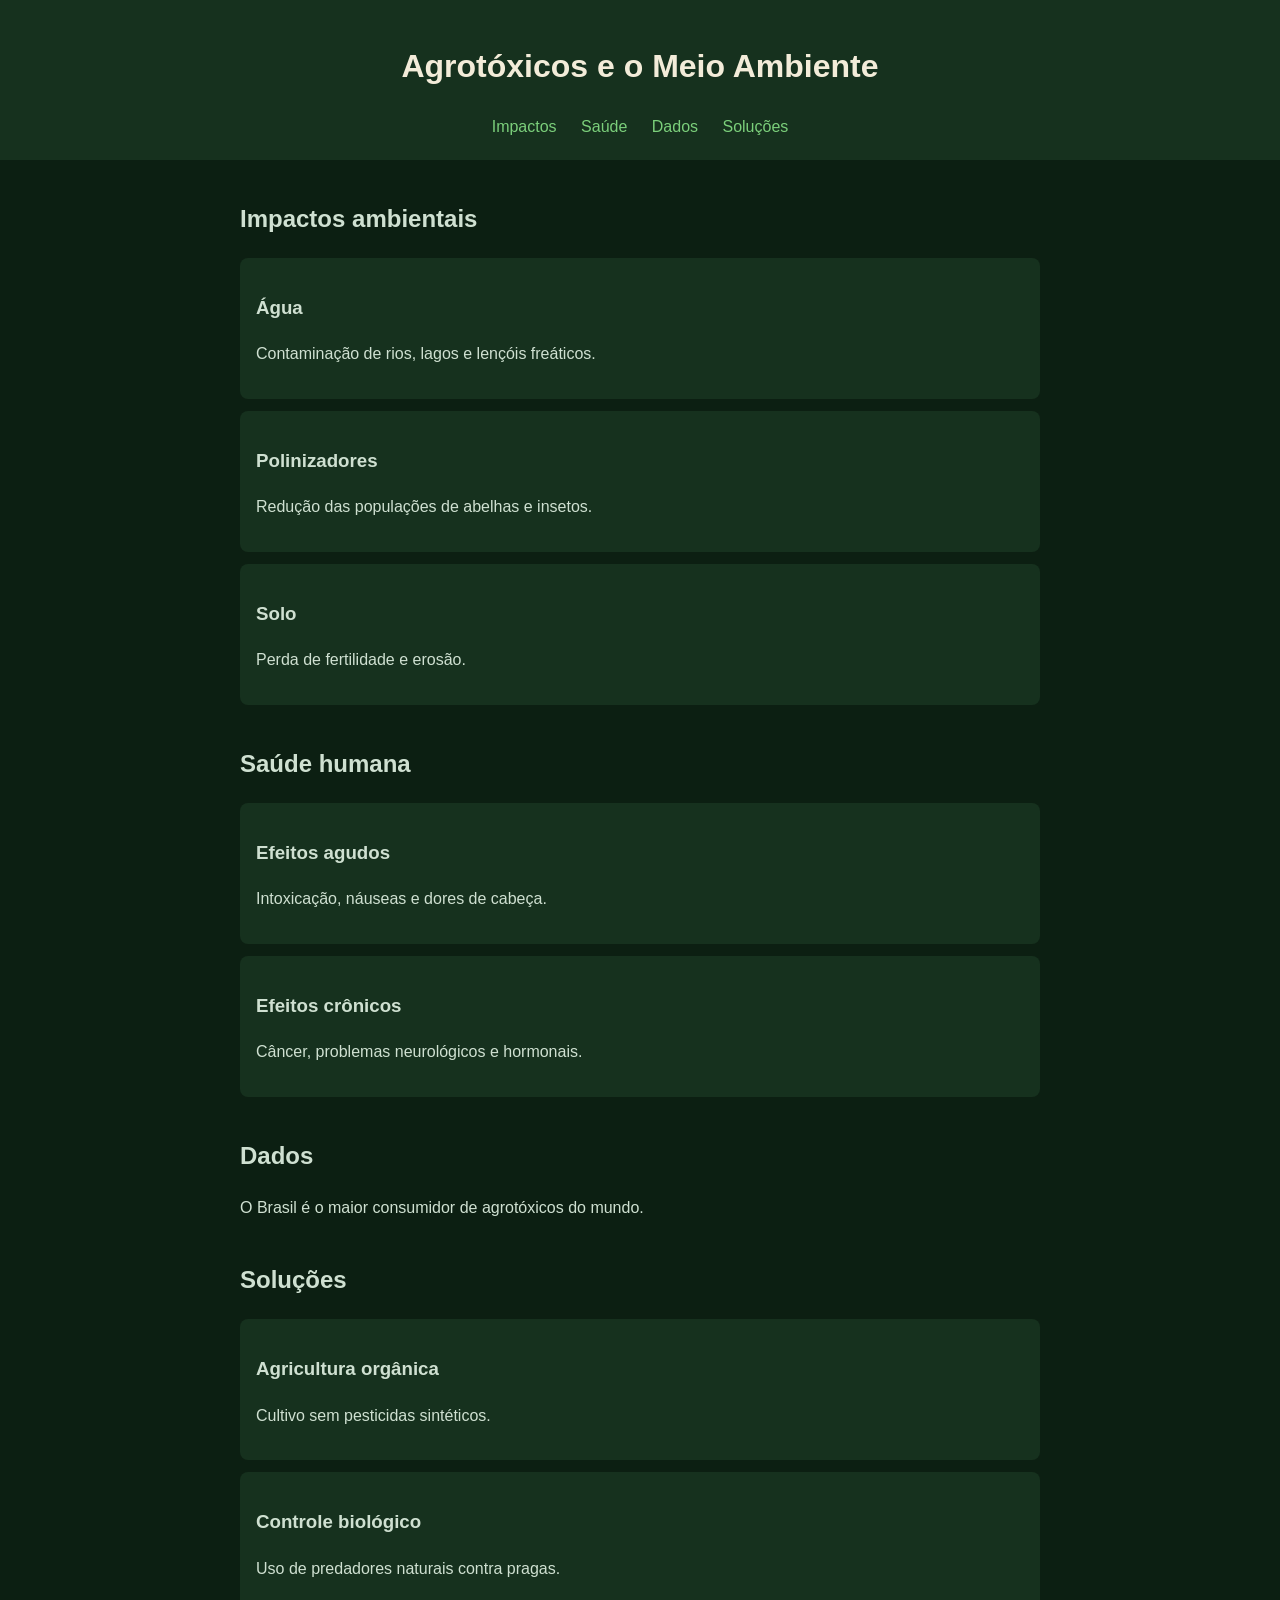
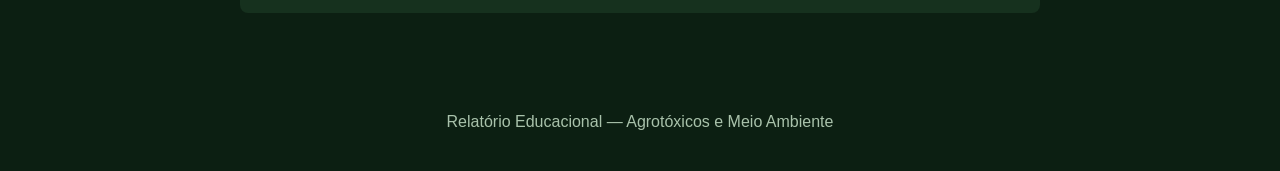
==== commit 65c01f89: "fqegw" ====
--- a/agrinho.html
+++ b/agrinho.html
@@ -2,348 +2,48 @@
 <html lang="pt-BR">
 <head>
 <meta charset="UTF-8">
-<meta name="viewport" content="width=device-width, initial-scale=1.0">
 <title>Agrotóxicos e o Meio Ambiente</title>
 <link rel="stylesheet" href="style.css">
 </head>
 <body>
+<header>
+  <h1>Agrotóxicos e o Meio Ambiente</h1>
+  <nav>
+    <a href="#impactos">Impactos</a>
+    <a href="#saude">Saúde</a>
+    <a href="#dados">Dados</a>
+    <a href="#solucoes">Soluções</a>
+  </nav>
+</header>
 
-<nav class="navbar">
-  <a href="#introducao" class="logo">
-    <svg width="24" height="24" viewBox="0 0 24 24" fill="none" stroke="currentColor" stroke-width="2" style="color:#7bcf7b">
-      <path d="M12 22c-4-1-8-5-8-11 0-3 2-6 5-7 1 4 3 6 6 6 2 0 3-1 3-3 4 2 6 6 6 10 0 6-6 5-6 5" />
-    </svg>
-    Agrotóxicos
-  </a>
-  <ul class="nav-links">
-    <li><a href="#introducao">Introdução</a></li>
-    <li><a href="#impactos">Impactos</a></li>
-    <li><a href="#saude">Saúde</a></li>
-    <li><a href="#dados">Dados</a></li>
-    <li><a href="#solucoes">Soluções</a></li>
-  </ul>
-</nav>
+<main>
+  <section id="impactos">
+    <h2>Impactos ambientais</h2>
+    <article><h3>Água</h3><p>Contaminação de rios, lagos e lençóis freáticos.</p></article>
+    <article><h3>Polinizadores</h3><p>Redução das populações de abelhas e insetos.</p></article>
+    <article><h3>Solo</h3><p>Perda de fertilidade e erosão.</p></article>
+  </section>
 
-<!-- ===================== INTRODUÇÃO ===================== -->
-<section id="introducao" class="hero">
-  <div class="container">
-    <span class="badge-pill">Relatório Ambiental</span>
-    <h1 class="hero-title">Agrotóxicos e o <br><span class="accent">Meio Ambiente</span></h1>
-    <p class="hero-subtitle">Uma análise completa sobre os impactos do uso de pesticidas na natureza, nos alimentos e na saúde humana — e os caminhos para uma agricultura mais sustentável.</p>
-    <div class="hero-actions">
-      <a href="#impactos" class="btn btn-primary">Ver Impactos</a>
-      <a href="#solucoes" class="btn btn-outline">Soluções Sustentáveis</a>
-    </div>
-    <div class="scroll-hint">⌄</div>
-  </div>
-</section>
+  <section id="saude">
+    <h2>Saúde humana</h2>
+    <article><h3>Efeitos agudos</h3><p>Intoxicação, náuseas e dores de cabeça.</p></article>
+    <article><h3>Efeitos crônicos</h3><p>Câncer, problemas neurológicos e hormonais.</p></article>
+  </section>
 
-<!-- ===================== IMPACTOS ===================== -->
-<section id="impactos">
-  <div class="container">
-    <span class="eyebrow">Definição</span>
-    <div class="split">
-      <div>
-        <h2 class="section-title">O que são agrotóxicos?</h2>
-        <p>Agrotóxicos são substâncias químicas ou biológicas utilizadas na agricultura para proteger as lavouras de pragas, doenças e plantas invasoras. Embora aumentem a produtividade no curto prazo, seu uso extensivo traz consequências sérias para o ecossistema.</p>
-        <ul class="checklist">
-          <li>
-            <svg width="20" height="20" viewBox="0 0 24 24" fill="none" stroke="currentColor" stroke-width="2"><circle cx="12" cy="12" r="10"/><path d="M8 12l3 3 5-6"/></svg>
-            Controlar pragas e insetos nocivos
-          </li>
-          <li>
-            <svg width="20" height="20" viewBox="0 0 24 24" fill="none" stroke="currentColor" stroke-width="2"><circle cx="12" cy="12" r="10"/><path d="M8 12l3 3 5-6"/></svg>
-            Eliminar ervas daninhas indesejadas
-          </li>
-          <li>
-            <svg width="20" height="20" viewBox="0 0 24 24" fill="none" stroke="currentColor" stroke-width="2"><circle cx="12" cy="12" r="10"/><path d="M8 12l3 3 5-6"/></svg>
-            Prevenir doenças fúngicas nas plantas
-          </li>
-          <li>
-            <svg width="20" height="20" viewBox="0 0 24 24" fill="none" stroke="currentColor" stroke-width="2"><circle cx="12" cy="12" r="10"/><path d="M8 12l3 3 5-6"/></svg>
-            Aumentar rendimento das colheitas
-          </li>
-        </ul>
-      </div>
-      <div class="media-box media-strawberries" data-caption="Colheita de morangos"></div>
-    </div>
-  </div>
+  <section id="dados">
+    <h2>Dados</h2>
+    <p>O Brasil é o maior consumidor de agrotóxicos do mundo.</p>
+  </section>
 
-  <div class="container" style="margin-top:100px;">
-    <span class="eyebrow">Impactos Ambientais</span>
-    <h2 class="section-title">O rastro tóxico na natureza</h2>
-    <p class="section-lead">Os efeitos do uso de agrotóxicos se espalham por todo o ecossistema — da água que bebemos ao ar que respiramos.</p>
+  <section id="solucoes">
+    <h2>Soluções</h2>
+    <article><h3>Agricultura orgânica</h3><p>Cultivo sem pesticidas sintéticos.</p></article>
+    <article><h3>Controle biológico</h3><p>Uso de predadores naturais contra pragas.</p></article>
+  </section>
+</main>
 
-    <div class="cards-grid">
-      <div class="card">
-        <div class="card-icon icon-blue">💧</div>
-        <h3>Contaminação da Água</h3>
-        <ul class="warn-list">
-          <li>⚠ Infiltração em lençóis freáticos e aquíferos</li>
-          <li>⚠ Poluição de rios, lagos e reservatórios</li>
-          <li>⚠ Comprometimento da água potável</li>
-          <li>⚠ Mortalidade de peixes e fauna aquática</li>
-        </ul>
-      </div>
-      <div class="card">
-        <div class="card-icon icon-yellow">🐞</div>
-        <h3>Morte de Polinizadores</h3>
-        <ul class="warn-list">
-          <li>⚠ Redução de 30% nas populações de abelhas</li>
-          <li>⚠ 75% das culturas dependem de polinizadores</li>
-          <li>⚠ 40% das espécies de insetos em declínio</li>
-          <li>⚠ Colapso de cadeias alimentares inteiras</li>
-        </ul>
-      </div>
-      <div class="card">
-        <div class="card-icon icon-purple">☠</div>
-        <h3>Degradação do Solo</h3>
-        <ul class="warn-list">
-          <li>⚠ Eliminação de microrganismos benéficos</li>
-          <li>⚠ Solo mais frágil e sujeito à erosão</li>
-          <li>⚠ Desertificação e perda de fertilidade</li>
-          <li>⚠ Redução da capacidade de infiltração</li>
-        </ul>
-      </div>
-    </div>
-  </div>
-
-  <div class="duo-media" style="margin-top:100px;">
-    <div class="media-box media-hands-soil" data-caption="Cuidado com o solo"></div>
-    <div class="media-box media-fox" data-caption="Fauna selvagem"></div>
-  </div>
-</section>
-
-<!-- ===================== SAÚDE ===================== -->
-<section id="saude">
-  <div class="container">
-    <span class="eyebrow">Saúde Humana</span>
-    <div class="split split-reverse">
-      <div>
-        <div class="media-box media-hands-plant" data-caption="Cultivo consciente"></div>
-      </div>
-      <div>
-        <h2 class="section-title">Da lavoura à mesa — os riscos invisíveis</h2>
-        <p style="margin-bottom:36px;">A exposição a agrotóxicos — seja por ingestão, inalação ou contato dérmico — está associada a um amplo espectro de doenças, que vão de intoxicações agudas a condições crônicas graves.</p>
-
-        <div class="effects-stack">
-          <div class="effect-box">
-            <div class="effect-header">
-              <div class="card-icon icon-yellow" style="width:44px;height:44px;">⚠</div>
-              <h3>Efeitos Agudos</h3>
-            </div>
-            <div class="effect-cols">
-              <span>Intoxicação imediata</span>
-              <span>Náuseas e vômitos</span>
-              <span>Dores de cabeça</span>
-              <span>Irritações na pele</span>
-            </div>
-          </div>
-
-          <div class="effect-box chronic">
-            <div class="effect-header">
-              <div class="card-icon icon-purple" style="width:44px;height:44px;">👥</div>
-              <h3>Efeitos Crônicos</h3>
-            </div>
-            <div class="effect-cols">
-              <span>Cânceres diversos</span>
-              <span>Doenças neurológicas</span>
-              <span>Problemas reprodutivos</span>
-              <span>Distúrbios hormonais</span>
-            </div>
-          </div>
-        </div>
-      </div>
-    </div>
-  </div>
-
-  <div class="container" style="margin-top:80px;">
-    <div class="split">
-      <div class="media-box media-brain" data-caption="Sistema neurológico"></div>
-      <div class="alert-box">
-        <strong>Atenção:</strong> Trabalhadores rurais e populações próximas a lavouras estão expostos a doses muito acima dos limites seguros, muitas vezes sem acesso a equipamentos de proteção adequados.
-      </div>
-    </div>
-  </div>
-</section>
-
-<!-- ===================== DADOS ===================== -->
-<section id="dados">
-  <div class="container">
-    <span class="eyebrow">Estatísticas Globais</span>
-    <h2 class="section-title">Os números por trás do problema</h2>
-
-    <div class="stat-grid">
-      <div class="stat-card">
-        <div class="stat-number stat-green">5,2 bi</div>
-        <p>litros de agrotóxicos usados anualmente no mundo</p>
-      </div>
-      <div class="stat-card">
-        <div class="stat-number stat-yellow">385 mi</div>
-        <p>casos de intoxicação por agrotóxicos a cada ano</p>
-      </div>
-      <div class="stat-card">
-        <div class="stat-number stat-red">11 mil</div>
-        <p>mortes anuais associadas a exposição a pesticidas</p>
-      </div>
-      <div class="stat-card">
-        <div class="stat-number stat-purple">500+</div>
-        <p>ingredientes ativos registrados globalmente</p>
-      </div>
-    </div>
-
-    <div class="ranking-panel">
-      <div class="ranking-header">
-        <div>
-          <span class="ranking-tag">Destaque: Brasil</span>
-          <h3 class="section-title" style="font-size:1.9rem;margin-top:8px;margin-bottom:0;">O maior consumidor do mundo</h3>
-        </div>
-        <span class="global-pill">🌐 1º lugar global</span>
-      </div>
-
-      <div class="rank-row">
-        <div class="rank-label"><span>Brasil</span><span>1º lugar</span></div>
-        <div class="rank-track"><div class="rank-fill fill-1" style="width:96%;"></div></div>
-      </div>
-      <div class="rank-row">
-        <div class="rank-label"><span>Estados Unidos</span><span>2º lugar</span></div>
-        <div class="rank-track"><div class="rank-fill fill-2" style="width:80%;"></div></div>
-      </div>
-      <div class="rank-row">
-        <div class="rank-label"><span>China</span><span>3º lugar</span></div>
-        <div class="rank-track"><div class="rank-fill fill-3" style="width:70%;"></div></div>
-      </div>
-      <div class="rank-row" style="margin-bottom:0;">
-        <div class="rank-label"><span>Argentina</span><span>4º lugar</span></div>
-        <div class="rank-track"><div class="rank-fill fill-4" style="width:52%;"></div></div>
-      </div>
-    </div>
-  </div>
-</section>
-
-<!-- ===================== SOLUÇÕES ===================== -->
-<section id="solucoes">
-  <div class="container">
-    <span class="eyebrow">Caminhos Sustentáveis</span>
-    <h2 class="section-title">Uma outra agricultura é possível</h2>
-    <p class="section-lead">A transição para sistemas agrícolas mais saudáveis já está acontecendo. Conheça as principais alternativas ao modelo convencional.</p>
-
-    <div class="cards-grid">
-      <div class="card">
-        <div class="card-icon icon-green">🌱</div>
-        <h3>Agricultura Orgânica</h3>
-        <p>Cultivo sem pesticidas sintéticos, usando métodos naturais para nutrir o solo e controlar pragas.</p>
-        <hr>
-        <ul class="check-list">
-          <li><svg width="18" height="18" viewBox="0 0 24 24" fill="none" stroke="currentColor" stroke-width="2"><circle cx="12" cy="12" r="10"/><path d="M8 12l3 3 5-6"/></svg>Sem resíduos tóxicos nos alimentos</li>
-          <li><svg width="18" height="18" viewBox="0 0 24 24" fill="none" stroke="currentColor" stroke-width="2"><circle cx="12" cy="12" r="10"/><path d="M8 12l3 3 5-6"/></svg>Solo vivo com microrganismos benéficos</li>
-          <li><svg width="18" height="18" viewBox="0 0 24 24" fill="none" stroke="currentColor" stroke-width="2"><circle cx="12" cy="12" r="10"/><path d="M8 12l3 3 5-6"/></svg>Até 30% mais biodiversidade nas propriedades</li>
-          <li><svg width="18" height="18" viewBox="0 0 24 24" fill="none" stroke="currentColor" stroke-width="2"><circle cx="12" cy="12" r="10"/><path d="M8 12l3 3 5-6"/></svg>Alimentos com mais nutrientes</li>
-        </ul>
-      </div>
-
-      <div class="card">
-        <div class="card-icon icon-green">🐛</div>
-        <h3>Controle Biológico</h3>
-        <p>Uso de predadores naturais, parasitas e microrganismos para controlar populações de pragas.</p>
-        <hr>
-        <ul class="check-list">
-          <li><svg width="18" height="18" viewBox="0 0 24 24" fill="none" stroke="currentColor" stroke-width="2"><circle cx="12" cy="12" r="10"/><path d="M8 12l3 3 5-6"/></svg>Joaninhas contra pulgões e cochonilhas</li>
-          <li><svg width="18" height="18" viewBox="0 0 24 24" fill="none" stroke="currentColor" stroke-width="2"><circle cx="12" cy="12" r="10"/><path d="M8 12l3 3 5-6"/></svg>Vespas parasitas contra lagartas</li>
-          <li><svg width="18" height="18" viewBox="0 0 24 24" fill="none" stroke="currentColor" stroke-width="2"><circle cx="12" cy="12" r="10"/><path d="M8 12l3 3 5-6"/></svg>Bacillus thuringiensis contra insetos</li>
-          <li><svg width="18" height="18" viewBox="0 0 24 24" fill="none" stroke="currentColor" stroke-width="2"><circle cx="12" cy="12" r="10"/><path d="M8 12l3 3 5-6"/></svg>Não cria resistência nas pragas</li>
-        </ul>
-      </div>
-
-      <div class="card">
-        <div class="card-icon icon-green">🍃</div>
-        <h3>Manejo Integrado</h3>
-        <p>Combinação estratégica de técnicas que reduz drasticamente o uso de agrotóxicos.</p>
-        <hr>
-        <ul class="check-list">
-          <li><svg width="18" height="18" viewBox="0 0 24 24" fill="none" stroke="currentColor" stroke-width="2"><circle cx="12" cy="12" r="10"/><path d="M8 12l3 3 5-6"/></svg>Redução de até 80% no uso de pesticidas</li>
-          <li><svg width="18" height="18" viewBox="0 0 24 24" fill="none" stroke="currentColor" stroke-width="2"><circle cx="12" cy="12" r="10"/><path d="M8 12l3 3 5-6"/></svg>Rotação de culturas e plantas companheiras</li>
-          <li><svg width="18" height="18" viewBox="0 0 24 24" fill="none" stroke="currentColor" stroke-width="2"><circle cx="12" cy="12" r="10"/><path d="M8 12l3 3 5-6"/></svg>Monitoramento constante de pragas</li>
-          <li><svg width="18" height="18" viewBox="0 0 24 24" fill="none" stroke="currentColor" stroke-width="2"><circle cx="12" cy="12" r="10"/><path d="M8 12l3 3 5-6"/></svg>Menor custo a longo prazo</li>
-        </ul>
-      </div>
-    </div>
-
-    <div class="edu-panel">
-      <div>
-        <div class="card-icon icon-green">🎓</div>
-        <h3>Educação e Políticas Públicas</h3>
-        <p>A mudança estrutural depende de capacitação de agricultores, incentivos governamentais e regulação adequada. O conhecimento é o primeiro passo.</p>
-        <ul class="plain-list">
-          <li>Treinamentos em técnicas sustentáveis</li>
-          <li>Assistência técnica especializada</li>
-          <li>Certificações para produtos orgânicos</li>
-          <li>Incentivos fiscais para produção limpa</li>
-        </ul>
-      </div>
-      <div class="media-box media-soil-tools" data-caption="Manejo do solo"></div>
-    </div>
-  </div>
-
-  <div class="container closing">
-    <h2 class="closing-title">O futuro da agricultura depende das <span class="accent" style="color:var(--green);">escolhas de hoje</span></h2>
-    <p class="closing-lead">Proteger o meio ambiente, garantir alimentos seguros e construir uma economia agrícola sustentável não são objetivos conflitantes — são faces do mesmo compromisso com o futuro.</p>
-
-    <div class="pillars">
-      <div class="pillar">
-        <div class="card-icon icon-green">🌐</div>
-        <h4>Meio Ambiente</h4>
-        <p>Proteção dos ecossistemas e da biodiversidade</p>
-      </div>
-      <div class="pillar">
-        <div class="card-icon icon-green">👥</div>
-        <h4>Saúde</h4>
-        <p>Alimentos mais seguros e nutritivos para todos</p>
-      </div>
-      <div class="pillar">
-        <div class="card-icon icon-green">📈</div>
-        <h4>Economia</h4>
-        <p>Produção sustentável e rentável a longo prazo</p>
-      </div>
-    </div>
-  </div>
-</section>
-
-<footer class="container">
-  <div class="footer-tag">
-    <svg width="18" height="18" viewBox="0 0 24 24" fill="none" stroke="currentColor" stroke-width="2" style="color:#7bcf7b"><path d="M12 22c-4-1-8-5-8-11 0-3 2-6 5-7 1 4 3 6 6 6 2 0 3-1 3-3 4 2 6 6 6 10 0 6-6 5-6 5" /></svg>
-    Agrotóxicos e Meio Ambiente — Relatório Educacional
-  </div>
-  <ul class="nav-links">
-    <li><a href="#introducao">Introdução</a></li>
-    <li><a href="#impactos">Impactos</a></li>
-    <li><a href="#saude">Saúde</a></li>
-    <li><a href="#dados">Dados</a></li>
-    <li><a href="#solucoes">Soluções</a></li>
-  </ul>
+<footer>
+  <p>Relatório Educacional — Agrotóxicos e Meio Ambiente</p>
 </footer>
-
-<a href="#" class="help-btn">?</a>
-
-<script>
-  // Realça o link do menu correspondente à seção visível
-  const sections = document.querySelectorAll('section[id]');
-  const navLinks = document.querySelectorAll('.nav-links a');
-
-  const setActive = () => {
-    let current = sections[0].id;
-    sections.forEach(sec => {
-      const rect = sec.getBoundingClientRect();
-      if (rect.top <= 120) current = sec.id;
-    });
-    navLinks.forEach(link => {
-      link.classList.toggle('active', link.getAttribute('href') === '#' + current);
-    });
-  };
-
-  window.addEventListener('scroll', setActive);
-  setActive();
-</script>
-
 </body>
 </html>
--- a/style.css
+++ b/style.css
@@ -1,599 +1,51 @@
-/* =========================================================
-   Agrotóxicos e o Meio Ambiente — Relatório Educacional
-   ========================================================= */
-
-@import url('https://fonts.googleapis.com/css2?family=Playfair+Display:ital,wght@0,500;0,600;0,700;0,800;1,600&family=Quicksand:wght@400;500;600;700&display=swap');
-
-:root {
-  --bg: #0c1f12;
-  --bg-alt: #0f2416;
-  --card: #16311e;
-  --card-border: #24462d;
-  --line: #1f3a26;
-
-  --text-cream: #f3ecd9;
-  --text-muted: #a9c2ab;
-  --text-dim: #7fa084;
-
-  --green: #7bcf7b;
-  --green-strong: #8fe08f;
-  --green-soft: rgba(123, 207, 123, 0.12);
-
-  --blue: #6fb3e8;
-  --yellow: #f0b429;
-  --purple: #c58ce8;
-  --red: #ef6169;
-  --orange: #f0954a;
-
-  --radius-lg: 22px;
-  --radius-md: 16px;
-  --radius-sm: 10px;
-  --radius-pill: 999px;
-
-  --font-display: 'Playfair Display', 'Georgia', serif;
-  --font-body: 'Quicksand', 'Segoe UI', sans-serif;
-
-  --container: 1160px;
+body {
+  margin: 0;
+  background: #0c1f12;
+  color: #cfe0d1;
+  font-family: Arial, sans-serif;
+  line-height: 1.6;
 }
 
-* { box-sizing: border-box; }
-
-html { scroll-behavior: smooth; }
-
-body {
-  margin: 0;
-  background: var(--bg);
-  background-image:
-    linear-gradient(rgba(255,255,255,0.02) 1px, transparent 1px),
-    linear-gradient(90deg, rgba(255,255,255,0.02) 1px, transparent 1px);
-  background-size: 42px 42px;
-  color: var(--text-muted);
-  font-family: var(--font-body);
-  line-height: 1.6;
-  -webkit-font-smoothing: antialiased;
+header {
+  background: #16311e;
+  padding: 20px;
+  text-align: center;
 }
 
-img { max-width: 100%; display: block; }
-
-a { color: inherit; text-decoration: none; }
-
-.container {
-  max-width: var(--container);
-  margin: 0 auto;
-  padding: 0 32px;
+header h1 {
+  color: #f3ecd9;
 }
 
-/* ---------- Navbar ---------- */
-
-.navbar {
-  position: sticky;
-  top: 0;
-  z-index: 100;
-  display: flex;
-  align-items: center;
-  justify-content: space-between;
-  padding: 22px 32px;
-  background: rgba(12, 31, 18, 0.9);
-  backdrop-filter: blur(10px);
-  border-bottom: 1px solid var(--line);
+nav a {
+  color: #7bcf7b;
+  margin: 0 10px;
+  text-decoration: none;
 }
 
-.logo {
-  display: flex;
-  align-items: center;
-  gap: 10px;
-  font-family: var(--font-display);
-  font-weight: 700;
-  font-size: 1.35rem;
-  color: var(--text-cream);
+main {
+  max-width: 800px;
+  margin: 0 auto;
+  padding: 20px;
 }
 
-.logo svg { flex-shrink: 0; }
-
-.nav-links {
-  display: flex;
-  align-items: center;
-  gap: 6px;
-  list-style: none;
-  margin: 0;
-  padding: 0;
-}
-
-.nav-links a {
-  display: inline-block;
-  padding: 10px 20px;
-  border-radius: var(--radius-pill);
-  font-size: 0.98rem;
-  font-weight: 600;
-  color: var(--text-muted);
-  transition: background 0.2s ease, color 0.2s ease;
-}
-
-.nav-links a:hover { color: var(--text-cream); }
-
-.nav-links a.active {
-  background: var(--green-soft);
-  color: var(--green-strong);
-}
-
-.nav-toggle { display: none; }
-
-/* ---------- Sections shared ---------- */
-
-section { padding: 96px 0; border-bottom: 1px solid var(--line); }
-
-section:last-of-type { border-bottom: none; }
-
-.eyebrow {
-  display: inline-block;
-  font-family: var(--font-body);
-  font-size: 0.8rem;
-  font-weight: 700;
-  letter-spacing: 0.14em;
-  text-transform: uppercase;
-  color: var(--green);
-  margin-bottom: 14px;
-}
-
-h1, h2, h3 { font-family: var(--font-display); color: var(--text-cream); margin: 0; }
-
-.section-title {
-  font-size: 2.4rem;
-  font-weight: 700;
-  margin-bottom: 18px;
-  line-height: 1.2;
-}
-
-.section-lead {
-  max-width: 720px;
-  font-size: 1.1rem;
-  color: var(--text-muted);
-  margin-bottom: 48px;
-}
-
-/* ---------- Hero / Introdução ---------- */
-
-.hero {
-  min-height: 92vh;
-  display: flex;
-  align-items: center;
-  justify-content: center;
-  text-align: center;
-  border-bottom: none;
-}
-
-.badge-pill {
-  display: inline-flex;
-  align-items: center;
-  gap: 10px;
-  padding: 10px 22px;
-  border: 1px solid var(--card-border);
-  border-radius: var(--radius-pill);
-  font-size: 0.85rem;
-  font-weight: 700;
-  letter-spacing: 0.12em;
-  text-transform: uppercase;
-  color: var(--green);
-  margin-bottom: 36px;
-}
-
-.badge-pill::before {
-  content: '';
-  width: 7px;
-  height: 7px;
-  border-radius: 50%;
-  background: var(--green);
-}
-
-.hero-title {
-  font-size: 4.2rem;
-  font-weight: 700;
-  line-height: 1.12;
-  max-width: 900px;
-  margin: 0 auto 32px;
-}
-
-.hero-title .accent { color: var(--green); }
-
-.hero-subtitle {
-  max-width: 640px;
-  margin: 0 auto 44px;
-  font-size: 1.2rem;
-  color: var(--text-muted);
-}
-
-.hero-actions {
-  display: flex;
-  gap: 16px;
-  justify-content: center;
-  flex-wrap: wrap;
-  margin-bottom: 60px;
-}
-
-.btn {
-  padding: 16px 30px;
-  border-radius: var(--radius-pill);
-  font-family: var(--font-body);
-  font-weight: 700;
-  font-size: 1rem;
-  cursor: pointer;
-  border: 1px solid transparent;
-  transition: transform 0.15s ease, background 0.2s ease;
-}
-
-.btn:hover { transform: translateY(-2px); }
-
-.btn-primary { background: var(--green-strong); color: #0c1f12; }
-.btn-primary:hover { background: var(--green); }
-
-.btn-outline {
-  background: transparent;
-  border-color: var(--card-border);
-  color: var(--text-cream);
-}
-.btn-outline:hover { border-color: var(--green); color: var(--green-strong); }
-
-.scroll-hint {
-  color: var(--text-dim);
-  animation: bounce 2s infinite;
-}
-
-@keyframes bounce {
-  0%, 100% { transform: translateY(0); }
-  50% { transform: translateY(8px); }
-}
-
-/* ---------- Two-column layout (definição / saúde intro) ---------- */
-
-.split {
-  display: grid;
-  grid-template-columns: 1fr 1fr;
-  gap: 64px;
-  align-items: center;
-}
-
-.split-reverse { direction: rtl; }
-.split-reverse > * { direction: ltr; }
-
-.checklist { list-style: none; margin: 28px 0 0; padding: 0; display: grid; gap: 16px; }
-
-.checklist li { display: flex; align-items: center; gap: 12px; color: var(--text-cream); font-size: 1.02rem; }
-
-.checklist svg { flex-shrink: 0; color: var(--green); }
-
-.media-box {
-  border-radius: var(--radius-lg);
-  aspect-ratio: 4 / 3.1;
-  position: relative;
-  overflow: hidden;
-  border: 1px solid var(--card-border);
-}
-
-.media-box::after {
-  content: attr(data-caption);
-  position: absolute;
-  left: 20px;
-  bottom: 18px;
-  font-family: var(--font-body);
-  font-size: 0.78rem;
-  font-weight: 700;
-  letter-spacing: 0.06em;
-  text-transform: uppercase;
-  color: rgba(243, 236, 217, 0.75);
-}
-
-.media-strawberries { background: radial-gradient(circle at 30% 20%, #3c5a30, #16311e 70%); }
-.media-hands-soil { background: radial-gradient(circle at 60% 30%, #35422a, #16311e 75%); }
-.media-fox { background: linear-gradient(160deg, #c9d3de 0%, #7a8aa3 45%, #2c3a4d 100%); }
-.media-hands-plant { background: radial-gradient(circle at 40% 70%, #2f4a2b, #16311e 70%); }
-.media-brain { background: radial-gradient(circle at 50% 40%, #4a3540, #16311e 70%); }
-.media-soil-tools { background: radial-gradient(circle at 55% 45%, #46524f, #16311e 75%); }
-
-.duo-media {
-  display: grid;
-  grid-template-columns: 1fr 1fr;
-  gap: 0;
-  margin-bottom: 0;
-}
-.duo-media .media-box { border-radius: 0; aspect-ratio: auto; height: 420px; border: none; border-bottom: 1px solid var(--line); }
-
-/* ---------- Cards grid ---------- */
-
-.cards-grid {
-  display: grid;
-  grid-template-columns: repeat(3, 1fr);
-  gap: 28px;
-  margin-top: 48px;
-}
-
-.card {
-  background: var(--card);
-  border: 1px solid var(--card-border);
-  border-radius: var(--radius-lg);
-  padding: 36px 32px;
-}
-
-.card-icon {
-  width: 52px;
-  height: 52px;
-  border-radius: var(--radius-sm);
-  display: flex;
-  align-items: center;
-  justify-content: center;
-  font-size: 1.4rem;
-  margin-bottom: 24px;
-}
-
-.icon-blue { background: rgba(111,179,232,0.14); color: var(--blue); }
-.icon-yellow { background: rgba(240,180,41,0.14); color: var(--yellow); }
-.icon-purple { background: rgba(197,140,232,0.14); color: var(--purple); }
-.icon-green { background: var(--green-soft); color: var(--green); }
-
-.card h3 { font-size: 1.4rem; font-weight: 600; margin-bottom: 18px; }
-
-.card p { color: var(--text-muted); margin-bottom: 20px; }
-
-.warn-list, .plain-list { list-style: none; margin: 0; padding: 0; display: grid; gap: 14px; }
-
-.warn-list li { display: flex; gap: 10px; color: var(--text-muted); font-size: 0.98rem; }
-.warn-list li svg { flex-shrink: 0; margin-top: 3px; color: var(--yellow); }
-
-.card hr { border: none; border-top: 1px solid var(--line); margin: 22px 0; }
-
-.check-list { list-style: none; margin: 0; padding: 0; display: grid; gap: 14px; }
-.check-list li { display: flex; gap: 10px; color: var(--text-muted); font-size: 0.98rem; }
-.check-list li svg { flex-shrink: 0; margin-top: 3px; color: var(--green); }
-
-/* ---------- Saúde effect boxes ---------- */
-
-.effects-stack { display: grid; gap: 24px; }
-
-.effect-box {
-  background: var(--card);
-  border: 1px solid var(--card-border);
-  border-radius: var(--radius-lg);
-  padding: 32px;
-}
-
-.effect-header { display: flex; align-items: center; gap: 16px; margin-bottom: 22px; }
-
-.effect-header .card-icon { margin-bottom: 0; }
-
-.effect-header h3 { font-size: 1.35rem; }
-
-.effect-cols { display: grid; grid-template-columns: 1fr 1fr; gap: 12px 32px; }
-
-.effect-cols span { display: flex; align-items: center; gap: 10px; color: var(--text-cream); font-size: 0.98rem; }
-
-.effect-cols span::before {
-  content: '';
-  width: 8px; height: 8px; border-radius: 50%;
-  background: var(--red);
-  flex-shrink: 0;
-}
-
-.effect-box.chronic .effect-cols span::before { background: var(--orange); }
-
-.alert-box {
-  background: rgba(239, 97, 105, 0.08);
-  border: 1px solid rgba(239, 97, 105, 0.3);
-  border-radius: var(--radius-lg);
-  padding: 28px 32px;
-  color: #f4a9ad;
-  font-size: 1rem;
-  line-height: 1.7;
-}
-
-.alert-box strong { color: #f7c2c5; }
-
-/* ---------- Dados / Stats ---------- */
-
-.stat-grid {
-  display: grid;
-  grid-template-columns: repeat(4, 1fr);
-  gap: 24px;
-  margin-bottom: 72px;
-}
-
-.stat-card {
-  background: var(--card);
-  border: 1px solid var(--card-border);
-  border-radius: var(--radius-md);
-  padding: 32px 28px;
-}
-
-.stat-number {
-  font-family: var(--font-display);
-  font-weight: 700;
-  font-size: 2.6rem;
-  margin-bottom: 10px;
-}
-
-.stat-green { color: var(--green-strong); }
-.stat-yellow { color: var(--yellow); }
-.stat-red { color: var(--red); }
-.stat-purple { color: var(--purple); }
-
-.stat-card p { margin: 0; color: var(--text-muted); font-size: 0.95rem; }
-
-.ranking-panel {
-  background: var(--card);
-  border: 1px solid var(--card-border);
-  border-radius: var(--radius-lg);
-  padding: 44px 40px;
-}
-
-.ranking-header {
-  display: flex;
-  align-items: center;
-  justify-content: space-between;
-  flex-wrap: wrap;
-  gap: 16px;
+section {
   margin-bottom: 40px;
 }
 
-.ranking-tag {
-  font-size: 0.8rem;
-  font-weight: 700;
-  letter-spacing: 0.12em;
-  text-transform: uppercase;
-  color: var(--green);
+article {
+  background: #16311e;
+  border-radius: 8px;
+  padding: 16px;
+  margin-bottom: 12px;
 }
 
-.global-pill {
-  display: inline-flex;
-  align-items: center;
-  gap: 8px;
-  padding: 8px 18px;
-  border-radius: var(--radius-pill);
-  background: rgba(239, 97, 105, 0.12);
-  border: 1px solid rgba(239, 97, 105, 0.35);
-  color: #f18287;
-  font-size: 0.85rem;
-  font-weight: 700;
+img {
+  max-width: 250px;
+  border-radius: 8px;
 }
 
-.rank-row { margin-bottom: 26px; }
-
-.rank-row .rank-label {
-  display: flex;
-  justify-content: space-between;
-  margin-bottom: 10px;
-  color: var(--text-cream);
-  font-weight: 600;
-}
-
-.rank-row .rank-label span:last-child {
-  font-family: 'Courier New', monospace;
-  color: var(--text-dim);
-  font-weight: 400;
-  font-size: 0.9rem;
-}
-
-.rank-track {
-  height: 10px;
-  border-radius: var(--radius-pill);
-  background: rgba(255,255,255,0.06);
-  overflow: hidden;
-}
-
-.rank-fill { height: 100%; border-radius: var(--radius-pill); }
-
-.fill-1 { background: var(--red); }
-.fill-2 { background: var(--orange); }
-.fill-3 { background: var(--blue); }
-.fill-4 { background: var(--green); }
-
-/* ---------- Soluções ---------- */
-
-.edu-panel {
-  background: var(--card);
-  border: 1px solid var(--card-border);
-  border-radius: var(--radius-lg);
-  padding: 56px;
-  display: grid;
-  grid-template-columns: 1fr 1fr;
-  gap: 56px;
-  align-items: center;
-  margin-top: 56px;
-}
-
-.edu-panel h3 { font-size: 1.9rem; margin: 22px 0 18px; }
-
-.edu-panel .plain-list { margin-top: 26px; }
-.edu-panel .plain-list li { color: var(--text-cream); display: flex; align-items: center; gap: 12px; }
-.edu-panel .plain-list li::before { content: ''; width: 7px; height: 7px; border-radius: 50%; background: var(--green); flex-shrink: 0; }
-
-/* ---------- Closing / footer CTA ---------- */
-
-.closing {
+footer {
   text-align: center;
-  padding-top: 120px;
-}
-
-.closing-title {
-  font-size: 3rem;
-  max-width: 900px;
-  margin: 0 auto 28px;
-  line-height: 1.2;
-}
-
-.closing-lead {
-  max-width: 760px;
-  margin: 0 auto 64px;
-  font-size: 1.15rem;
-}
-
-.pillars {
-  display: grid;
-  grid-template-columns: repeat(3, 1fr);
-  gap: 24px;
-  margin-bottom: 90px;
-}
-
-.pillar {
-  background: var(--card);
-  border: 1px solid var(--card-border);
-  border-radius: var(--radius-md);
-  padding: 36px 28px;
-  text-align: center;
-}
-
-.pillar .card-icon { margin: 0 auto 22px; }
-
-.pillar h4 { font-family: var(--font-display); color: var(--text-cream); font-size: 1.2rem; margin: 0 0 10px; }
-.pillar p { margin: 0; font-size: 0.95rem; }
-
-footer {
-  border-top: 1px solid var(--line);
-  padding: 32px 0;
-  display: flex;
-  align-items: center;
-  justify-content: space-between;
-  flex-wrap: wrap;
-  gap: 16px;
-}
-
-.footer-tag {
-  display: flex;
-  align-items: center;
-  gap: 10px;
-  font-family: 'Courier New', monospace;
-  font-size: 0.85rem;
-  letter-spacing: 0.04em;
-  color: var(--text-dim);
-}
-
-footer .nav-links a { font-weight: 700; font-size: 0.9rem; }
-
-/* ---------- Help button ---------- */
-
-.help-btn {
-  position: fixed;
-  right: 28px;
-  bottom: 28px;
-  width: 48px;
-  height: 48px;
-  border-radius: 50%;
-  background: var(--text-cream);
-  color: var(--bg);
-  display: flex;
-  align-items: center;
-  justify-content: center;
-  font-weight: 700;
-  font-size: 1.1rem;
-  box-shadow: 0 8px 24px rgba(0,0,0,0.35);
-  z-index: 200;
-}
-
-/* ---------- Responsive ---------- */
-
-@media (max-width: 960px) {
-  .split, .duo-media, .cards-grid, .stat-grid, .effect-cols, .pillars, .edu-panel {
-    grid-template-columns: 1fr;
-  }
-  .split-reverse { direction: ltr; }
-  .hero-title { font-size: 2.6rem; }
-  .section-title { font-size: 1.9rem; }
-  .nav-links { display: none; }
+  padding: 20px;
+  color: #a9c2ab;
 }
